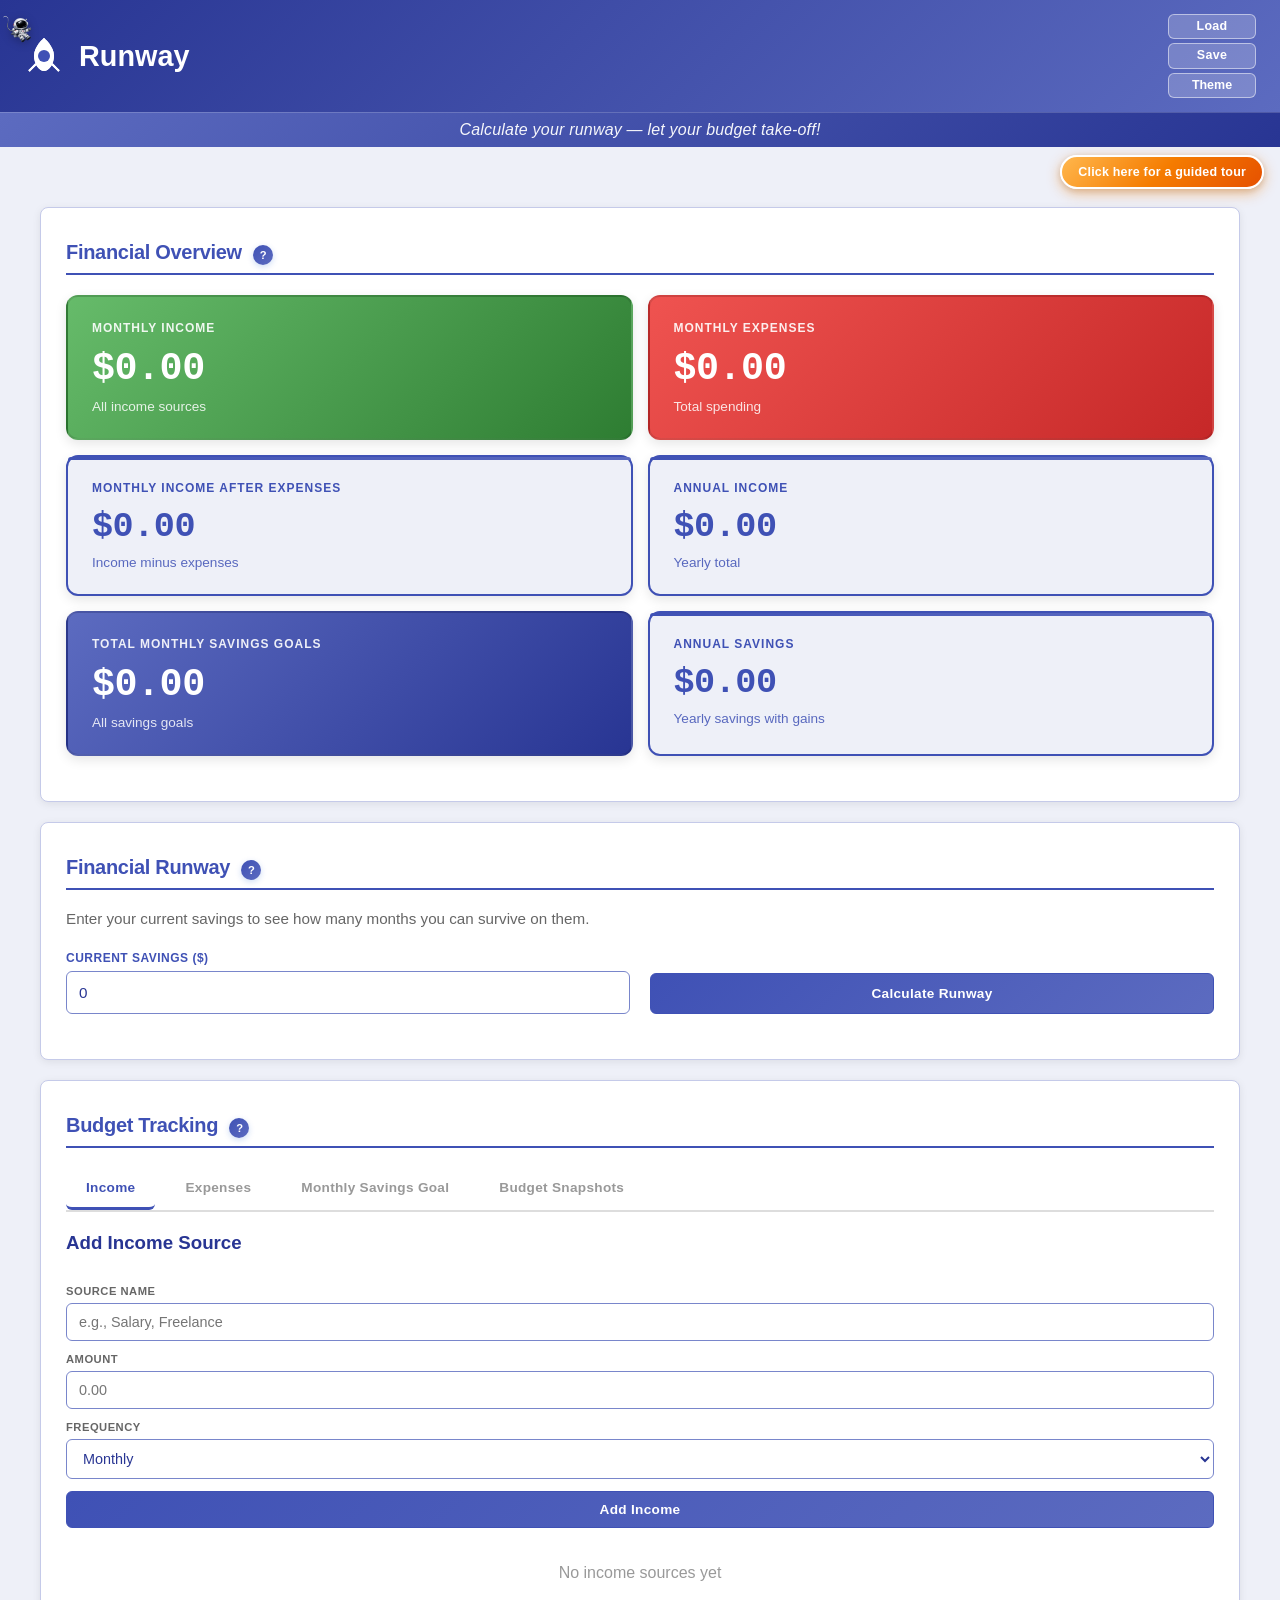
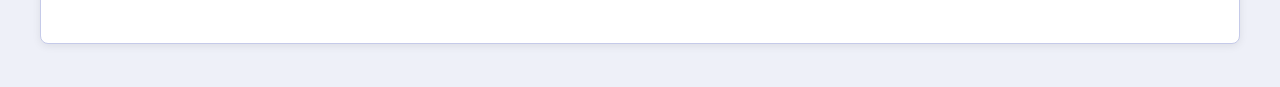
==== docs/index.html @ 3552193d "Drop tour button fully below sub-header bottom: -16px left the button half-buried in the sub-header " ====
<!doctype html>
<html lang="en">
<head>
  <meta charset="UTF-8" />
  <meta name="viewport" content="width=device-width, initial-scale=1.0" />
  <meta name="theme-color" content="#3f51b5" />
  <meta name="apple-mobile-web-app-capable" content="yes" />
  <meta name="apple-mobile-web-app-status-bar-style" content="black-translucent" />
  <meta name="apple-mobile-web-app-title" content="Runway" />
  <meta name="description" content="A simple financial planning and budgeting app" />
  <link rel="manifest" href="manifest.json" />
  <link rel="apple-touch-icon" href="data:image/svg+xml,%3Csvg width='180' height='180' viewBox='0 0 40 40' xmlns='http://www.w3.org/2000/svg'%3E%3Crect fill='%233f51b5' width='40' height='40'/%3E%3Cpath d='M20 2C20 2 10 10 10 20C10 27.7 15 35 20 35C25 35 30 27.7 30 20C30 10 20 2 20 2Z' fill='white'/%3E%3Ccircle cx='20' cy='20' r='6' fill='%233f51b5'/%3E%3Cpath d='M12 28C12 28 8 32 5 35M28 28C28 28 32 32 35 35' stroke='white' stroke-width='2' fill='none'/%3E%3C/svg%3E" />
  <title>Runway - Financial Planning</title>
  <link rel="stylesheet" href="styles.css" />
  <style>
    .header-wrap {
      position: relative;
      margin: -20px -20px 60px -20px;
    }
    .unified-header {
      position: relative;
      overflow: hidden;
      display: flex;
      justify-content: space-between;
      align-items: center;
      background: linear-gradient(135deg, var(--xp-gradient-start) 0%, var(--xp-gradient-end) 100%);
      color: white;
      padding: 14px 24px;
      border-radius: 0;
      margin: 0;
    }
    .sub-header {
      background: linear-gradient(135deg, var(--xp-gradient-end) 0%, var(--xp-gradient-start) 100%);
      color: white;
      overflow: hidden;
      max-height: 0;
      padding: 0 12px;
      border-top: 1px solid rgba(255,255,255,0.18);
      animation: sub-show 0.7s ease-out 0.3s forwards;
    }
    .sub-tagline {
      margin: 0;
      font-size: clamp(0.7rem, 3vw, 1rem);
      font-weight: 500;
      font-style: italic;
      letter-spacing: 0.2px;
      white-space: nowrap;
      overflow: hidden;
      text-overflow: ellipsis;
      color: rgba(255,255,255,0.95);
      text-align: center;
    }
    .tour-btn {
      position: absolute;
      right: 16px;
      top: calc(100% + 8px);
      z-index: 20;
      background: linear-gradient(135deg, #ffb74d 0%, #f57c00 50%, #e65100 100%);
      color: white;
      border: 2px solid white;
      border-radius: 999px;
      padding: 7px 16px;
      font-weight: 700;
      font-size: 0.78rem;
      cursor: pointer;
      white-space: nowrap;
      box-shadow: 0 4px 14px rgba(245, 124, 0, 0.45), 0 2px 6px rgba(0,0,0,0.15);
      animation: sub-show 0.7s ease-out 0.5s both, tour-pulse 2.4s ease-in-out 1.3s infinite;
      transition: transform 0.15s ease;
      letter-spacing: 0.2px;
    }
    .tour-btn:hover {
      transform: scale(1.05);
    }
    .tour-btn:active {
      transform: scale(0.97);
    }
    @keyframes sub-show {
      from { max-height: 0; padding-top: 0; padding-bottom: 0; opacity: 0; }
      to   { max-height: 80px; padding-top: 8px; padding-bottom: 8px; opacity: 1; }
    }
    @keyframes tour-pulse {
      0%, 100% { box-shadow: 0 4px 14px rgba(245, 124, 0, 0.45), 0 0 0 0 rgba(255, 152, 0, 0.55), 0 2px 6px rgba(0,0,0,0.15); }
      50%      { box-shadow: 0 4px 18px rgba(245, 124, 0, 0.55), 0 0 0 8px rgba(255, 152, 0, 0), 0 2px 6px rgba(0,0,0,0.15); }
    }
    @media (prefers-reduced-motion: reduce) {
      .sub-header { animation: none; max-height: 80px; padding: 8px 12px; }
      .tour-btn { animation: none; opacity: 1; }
    }
    .astronaut {
      position: absolute;
      width: 38px;
      height: 38px;
      pointer-events: none;
      top: 12px;
      left: 0;
      z-index: 0;
      animation: astronaut-float 30s ease-in-out infinite;
      filter: drop-shadow(0 2px 4px rgba(0,0,0,0.25));
    }
    @keyframes astronaut-float {
      0%   { transform: translate(8vw, 4px) rotate(0deg); }
      16%  { transform: translate(38vw, 26px) rotate(45deg); }
      33%  { transform: translate(72vw, -2px) rotate(110deg); }
      50%  { transform: translate(85vw, 28px) rotate(180deg); }
      66%  { transform: translate(55vw, -8px) rotate(120deg); }
      83%  { transform: translate(22vw, 20px) rotate(40deg); }
      100% { transform: translate(8vw, 4px) rotate(0deg); }
    }
    @media (prefers-reduced-motion: reduce) {
      .astronaut { animation: none; }
    }
    .header-left,
    .header-right {
      position: relative;
      z-index: 1;
    }
    .rocket-launcher {
      display: inline-block;
      width: 40px;
      height: 40px;
      opacity: 0;
      animation: rocket-arrive 0.3s ease-out 1.7s forwards;
    }
    .rocket-launcher svg {
      display: block;
    }
    @keyframes rocket-arrive {
      from { opacity: 0; }
      to   { opacity: 1; }
    }
    @media (prefers-reduced-motion: reduce) {
      .rocket-launcher {
        opacity: 1;
        animation: none;
      }
    }
    /* Launching rocket overlay (positioned by JS, flies from page bottom) */
    .launch-overlay {
      position: fixed;
      width: 40px;
      height: 40px;
      margin-left: -20px;
      margin-top: -20px;
      pointer-events: none;
      z-index: 1000;
      animation: launch-fly 2s cubic-bezier(0.22, 1, 0.36, 1) both;
    }
    .launch-overlay svg {
      display: block;
      position: relative;
      z-index: 1;
    }
    .launch-flame {
      position: absolute;
      left: 50%;
      top: 100%;
      width: 22px;
      height: 38px;
      transform: translateX(-50%) translateY(-4px);
      background: radial-gradient(ellipse at 50% 0%, #fff59d 0%, #ffb74d 35%, #ff7043 70%, rgba(255,112,67,0) 100%);
      border-radius: 50% 50% 40% 40%;
      filter: blur(2px);
      animation: launch-flame 2s ease-out both;
      z-index: 0;
    }
    @keyframes launch-fly {
      0%   { transform: translateY(calc(100vh - 30px)); }
      60%  { transform: translateY(-10px); }
      80%  { transform: translateY(4px); }
      100% { transform: translateY(0); }
    }
    @keyframes launch-flame {
      0%   { opacity: 0; transform: translateX(-50%) translateY(-4px) scale(0.5, 0.6); }
      10%  { opacity: 1; transform: translateX(-50%) translateY(-4px) scale(1, 1.2); }
      60%  { opacity: 1; transform: translateX(-50%) translateY(-4px) scale(1.2, 1.4); }
      80%  { opacity: 0.5; transform: translateX(-50%) translateY(-2px) scale(0.7, 0.6); }
      100% { opacity: 0; transform: translateX(-50%) translateY(0) scale(0.3, 0.1); }
    }
    @media (prefers-reduced-motion: reduce) {
      .launch-overlay,
      .launch-flame { display: none; }
    }
    .header-left {
      display: flex;
      align-items: center;
      gap: 15px;
    }
    .header-logo {
      font-size: 2.5rem;
      font-weight: 700;
    }
    .header-text {
      display: flex;
      flex-direction: column;
      gap: 2px;
    }
    .header-title {
      margin: 0;
      color: white;
      font-size: 1.8rem;
      line-height: 1;
    }
    .header-right {
      display: flex;
      flex-direction: column;
      gap: 4px;
      align-items: stretch;
    }
    .header-right .file-btn {
      width: 88px;
      padding: 3px 10px;
      text-align: center;
      font-size: 0.78rem;
      line-height: 1.4;
    }
    .theme-btn {
      position: relative;
    }
    .theme-btn select {
      position: absolute;
      inset: 0;
      width: 100%;
      height: 100%;
      opacity: 0;
      cursor: pointer;
      border: none;
      padding: 0;
      font-weight: 600;
    }
    .file-btn {
      background: rgba(255,255,255,0.2);
      color: white;
      border: 1px solid rgba(255,255,255,0.5);
      padding: 6px 12px;
      border-radius: 6px;
      cursor: pointer;
      font-weight: 600;
      font-size: 0.85rem;
      transition: all 0.2s ease;
    }
    .file-btn:hover {
      background: rgba(255,255,255,0.3);
    }
    .dashboard-grid {
      display: grid;
      grid-template-columns: repeat(2, 1fr);
      gap: 15px;
      margin-bottom: 20px;
    }
    .tabs-container {
      display: flex;
      flex-wrap: wrap;
      gap: 10px;
      margin-bottom: 20px;
      border-bottom: 2px solid #ddd;
    }
    .tab-btn {
      background: none;
      border: none;
      padding: 12px 20px;
      cursor: pointer;
      font-weight: 600;
      color: #999;
      border-bottom: 3px solid transparent;
      transition: all 0.2s ease;
    }
    @media (max-width: 700px) {
      .tab-btn {
        padding: 10px 12px;
        font-size: 0.85rem;
        flex: 1 1 auto;
      }
    }
    .tab-btn.active {
      color: var(--xp-accent);
      border-bottom-color: var(--xp-accent);
    }
    .tab-content {
      display: none;
    }
    .tab-content.active {
      display: block;
    }
    #fileInput {
      display: none;
    }
  </style>
</head>
<body>
  <div class="header-wrap">
    <div class="unified-header">
      <img class="astronaut" src="astronaut.png" alt="" aria-hidden="true" />
      <div class="header-left">
        <span class="rocket-launcher">
          <svg width="40" height="40" viewBox="0 0 40 40" style="fill: white;">
            <path d="M20 2C20 2 10 10 10 20C10 27.7 15 35 20 35C25 35 30 27.7 30 20C30 10 20 2 20 2Z" fill="white"/>
            <circle cx="20" cy="20" r="6" fill="#3f51b5"/>
            <path d="M12 28C12 28 8 32 5 35M28 28C28 28 32 32 35 35" stroke="white" stroke-width="2" fill="none"/>
          </svg>
        </span>
        <div class="header-text">
          <h1 class="header-title">Runway</h1>
        </div>
      </div>
      <div class="header-right">
        <button class="file-btn" onclick="document.getElementById('fileInput').click()">Load</button>
        <button class="file-btn" onclick="downloadData()">Save</button>
        <label class="file-btn theme-btn" aria-label="Choose theme">
          Theme
          <select id="themeSelect" onchange="changeTheme(this.value)">
            <option value="indigo" selected>Indigo</option>
            <option value="mint">Mint</option>
            <option value="forest">Forest</option>
            <option value="slate">Slate</option>
          </select>
        </label>
        <input type="file" id="fileInput" accept=".json" onchange="handleFileUpload(event)" />
      </div>
    </div>
    <div class="sub-header">
      <p class="sub-tagline">Calculate your runway &mdash; let your budget take-off!</p>
    </div>
    <button class="tour-btn" type="button" onclick="startTour()">Click here for a guided tour</button>
  </div>

  <main class="container">
    <!-- FINANCIAL OVERVIEW DASHBOARD -->
    <section>
      <h2>Financial Overview <span class="help-icon" role="button" tabindex="0" data-tip="Complete summary of your income, expenses, and savings" aria-label="What is this?">?</span></h2>
      <div class="dashboard-grid">
        <article class="card">
          <h3>Monthly Income</h3>
          <p id="incomeTotal">$0.00</p>
          <small>All income sources</small>
        </article>
        <article class="card">
          <h3>Monthly Expenses</h3>
          <p id="expenseTotal">$0.00</p>
          <small>Total spending</small>
        </article>
        <article class="card highlight-card">
          <h3>Monthly Income After Expenses</h3>
          <p id="savingsTotal">$0.00</p>
          <small>Income minus expenses</small>
        </article>
        <article class="card highlight-card">
          <h3>Annual Income</h3>
          <p id="yearlyTotal">$0.00</p>
          <small>Yearly total</small>
        </article>
        <article class="card">
          <h3>Total Monthly Savings Goals</h3>
          <p id="overviewMonthlySavings">$0.00</p>
          <small>All savings goals</small>
        </article>
        <article class="card highlight-card">
          <h3>Annual Savings</h3>
          <p id="overviewAnnualSavings">$0.00</p>
          <small>Yearly savings with gains</small>
        </article>
      </div>
    </section>

    <!-- CURRENT SAVINGS & RUNWAY -->
    <section id="runwaySection">
      <h2>Financial Runway <span class="help-icon" role="button" tabindex="0" data-tip="How long can you live off your savings?" aria-label="What is this?">?</span></h2>
      <p style="color: #666; margin: 0 0 1.5rem 0; font-size: 0.95rem;">Enter your current savings to see how many months you can survive on them.</p>

      <div style="display: grid; grid-template-columns: repeat(auto-fit, minmax(250px, 1fr)); gap: 20px; margin-bottom: 20px;">
        <div>
          <label>
            <small style="color: var(--xp-accent); font-weight: 700; text-transform: uppercase; font-size: 0.75rem;">Current Savings ($)</small>
            <input type="number" id="currentSavings" step="0.01" placeholder="0.00" value="0" style="padding: 12px; border: 1px solid var(--xp-border); border-radius: 6px; font-size: 0.95rem; width: 100%;" onchange="calculateRunway()" oninput="calculateRunway()" />
          </label>
        </div>
        <div style="display: flex; align-items: flex-end;">
          <button class="btn" type="button" onclick="calculateRunway()" style="width: 100%; padding: 12px;">Calculate Runway</button>
        </div>
      </div>

      <div id="runwayResults"></div>
    </section>

    <!-- BUDGET TRACKING WITH TABS -->
    <section>
      <h2>Budget Tracking <span class="help-icon" role="button" tabindex="0" data-tip="Add and manage your income, expenses, and savings goals" aria-label="What is this?">?</span></h2>

      <div class="tabs-container">
        <button class="tab-btn active" onclick="switchTab('income-tab')">Income</button>
        <button class="tab-btn" onclick="switchTab('expense-tab')">Expenses</button>
        <button class="tab-btn" onclick="switchTab('savings-tab')">Monthly Savings Goal</button>
        <button class="tab-btn" onclick="switchTab('budgets-tab')">Budget Snapshots</button>
      </div>

      <!-- INCOME TAB -->
      <div id="income-tab" class="tab-content active">
        <form id="incomeForm" class="stack">
          <h3 style="margin-top: 0;">Add Income Source</h3>
          <label>
            <small style="color: #666; text-transform: uppercase;">Source Name</small>
            <input name="source_name" placeholder="e.g., Salary, Freelance" required />
          </label>
          <label>
            <small style="color: #666; text-transform: uppercase;">Amount</small>
            <input name="amount" type="number" step="0.01" placeholder="0.00" required />
          </label>
          <label>
            <small style="color: #666; text-transform: uppercase;">Frequency</small>
            <select name="frequency">
              <option value="daily">Daily</option>
              <option value="weekly">Weekly</option>
              <option value="bi-weekly">Bi-Weekly</option>
              <option value="monthly" selected>Monthly</option>
              <option value="yearly">Yearly</option>
            </select>
          </label>
          <button class="btn" type="submit">Add Income</button>
        </form>
        <div id="incomeList"></div>
      </div>

      <!-- EXPENSE TAB -->
      <div id="expense-tab" class="tab-content">
        <form id="expenseForm" class="stack">
          <h3 style="margin-top: 0;">Add Expense</h3>
          <label>
            <small style="color: #666; text-transform: uppercase;">Category</small>
            <input name="category" placeholder="e.g., Rent, Groceries" required />
          </label>
          <label>
            <small style="color: #666; text-transform: uppercase;">Amount</small>
            <input name="amount" type="number" step="0.01" placeholder="0.00" required />
          </label>
          <label>
            <small style="color: #666; text-transform: uppercase;">Frequency</small>
            <select name="frequency">
              <option value="one-time" selected>One-Time</option>
              <option value="daily">Daily</option>
              <option value="weekly">Weekly</option>
              <option value="bi-weekly">Bi-Weekly</option>
              <option value="monthly">Monthly</option>
              <option value="yearly">Yearly</option>
            </select>
          </label>
          <label>
            <small style="color: #666; text-transform: uppercase;">Date</small>
            <input name="date" type="date" required />
          </label>
          <button class="btn" type="submit">Add Expense</button>
        </form>
        <div style="display: flex; align-items: center; gap: 10px; margin: 1.5rem 0 0.75rem; flex-wrap: wrap;">
          <small style="color: var(--xp-accent); font-weight: 700; text-transform: uppercase; font-size: 0.75rem;">Sort by</small>
          <select id="expenseSort" onchange="loadExpenseList()" style="flex: 1; min-width: 160px;">
            <option value="default">Default (added order)</option>
            <option value="amount-desc">Amount: high to low</option>
            <option value="amount-asc">Amount: low to high</option>
            <option value="category-asc">Category: A to Z</option>
            <option value="category-desc">Category: Z to A</option>
          </select>
        </div>
        <div id="expenseList"></div>
      </div>

      <!-- SAVINGS GOALS TAB -->
      <div id="savings-tab" class="tab-content">
        <form id="savingsGoalForm" class="stack">
          <h3 style="margin-top: 0;">Add Savings Goal</h3>
          <label>
            <small style="color: #666; text-transform: uppercase;">Goal Name</small>
            <input name="goal_name" placeholder="e.g., Emergency Fund, Vacation" required />
          </label>
          <label>
            <small style="color: #666; text-transform: uppercase;">Monthly Amount</small>
            <input name="amount" type="number" step="0.01" placeholder="0.00" required />
          </label>
          <label style="display: flex; align-items: center; gap: 8px;">
            <input type="checkbox" name="hasGain" id="hasGainCheckbox" onchange="toggleGainInput()" />
            <small style="color: #666; text-transform: uppercase;">Include annual gain %</small>
          </label>
          <label id="gainLabel" style="display: none;">
            <small style="color: #666; text-transform: uppercase;">Annual Gain %</small>
            <input name="gain" type="number" step="0.01" placeholder="0.00" />
          </label>
          <button class="btn" type="submit">Add Goal</button>
        </form>
        <div style="margin-top: 2rem;">
          <h3>Your Goals</h3>
          <div id="savingsGoalsList"></div>
        </div>
      </div>

      <!-- BUDGET SNAPSHOTS TAB -->
      <div id="budgets-tab" class="tab-content">
        <h3>Save Current Budget</h3>
        <div style="display: grid; grid-template-columns: repeat(auto-fit, minmax(250px, 1fr)); gap: 15px; margin-bottom: 2rem;">
          <div>
            <label>
              <small style="color: #666; text-transform: uppercase;">Snapshot Name</small>
              <input type="text" id="budgetName" placeholder="e.g., April Budget, Summer Plan" />
            </label>
          </div>
          <div style="display: flex; align-items: flex-end;">
            <button class="btn" type="button" onclick="saveBudget()" style="width: 100%; padding: 12px;">Save Snapshot</button>
          </div>
        </div>

        <h3>Previous Budgets</h3>
        <div id="budgetsList"></div>
      </div>
    </section>
  </main>

  <!-- EDIT INCOME MODAL -->
  <div id="editIncomeModal" style="display: none; position: fixed; top: 0; left: 0; right: 0; bottom: 0; background: rgba(0,0,0,0.5); z-index: 1000; overflow: auto;">
    <div style="background: white; margin: 50px auto; padding: 30px; border-radius: 12px; max-width: 400px;">
      <h2>Edit Income</h2>
      <form id="editIncomeForm" class="stack">
        <input type="hidden" id="editIncomeId" />
        <label>
          <small style="color: #666; text-transform: uppercase;">Source Name</small>
          <input id="editIncomeSourceName" placeholder="e.g., Salary" required />
        </label>
        <label>
          <small style="color: #666; text-transform: uppercase;">Amount</small>
          <input id="editIncomeAmount" type="number" step="0.01" placeholder="0.00" required />
        </label>
        <label>
          <small style="color: #666; text-transform: uppercase;">Frequency</small>
          <select id="editIncomeFrequency">
            <option value="daily">Daily</option>
            <option value="weekly">Weekly</option>
            <option value="bi-weekly">Bi-Weekly</option>
            <option value="monthly" selected>Monthly</option>
            <option value="yearly">Yearly</option>
          </select>
        </label>
        <button class="btn" type="submit">Save Changes</button>
        <button class="btn" type="button" onclick="closeEditIncomeModal()" style="background: #999;">Cancel</button>
      </form>
    </div>
  </div>

  <!-- EDIT EXPENSE MODAL -->
  <div id="editExpenseModal" style="display: none; position: fixed; top: 0; left: 0; right: 0; bottom: 0; background: rgba(0,0,0,0.5); z-index: 1000; overflow: auto;">
    <div style="background: white; margin: 50px auto; padding: 30px; border-radius: 12px; max-width: 400px;">
      <h2>Edit Expense</h2>
      <form id="editExpenseForm" class="stack">
        <input type="hidden" id="editExpenseId" />
        <label>
          <small style="color: #666; text-transform: uppercase;">Category</small>
          <input id="editExpenseCategory" placeholder="e.g., Groceries" required />
        </label>
        <label>
          <small style="color: #666; text-transform: uppercase;">Amount</small>
          <input id="editExpenseAmount" type="number" step="0.01" placeholder="0.00" required />
        </label>
        <label>
          <small style="color: #666; text-transform: uppercase;">Frequency</small>
          <select id="editExpenseFrequency">
            <option value="one-time" selected>One-Time</option>
            <option value="daily">Daily</option>
            <option value="weekly">Weekly</option>
            <option value="bi-weekly">Bi-Weekly</option>
            <option value="monthly">Monthly</option>
            <option value="yearly">Yearly</option>
          </select>
        </label>
        <label>
          <small style="color: #666; text-transform: uppercase;">Date</small>
          <input id="editExpenseDate" type="date" required />
        </label>
        <button class="btn" type="submit">Save Changes</button>
        <button class="btn" type="button" onclick="closeEditExpenseModal()" style="background: #999;">Cancel</button>
      </form>
    </div>
  </div>

  <!-- EDIT SAVINGS GOAL MODAL -->
  <div id="editSavingsGoalModal" style="display: none; position: fixed; top: 0; left: 0; right: 0; bottom: 0; background: rgba(0,0,0,0.5); z-index: 1000; overflow: auto;">
    <div style="background: white; margin: 50px auto; padding: 30px; border-radius: 12px; max-width: 400px;">
      <h2>Edit Savings Goal</h2>
      <form id="editSavingsGoalForm" class="stack">
        <input type="hidden" id="editSavingsGoalId" />
        <label>
          <small style="color: #666; text-transform: uppercase;">Goal Name</small>
          <input id="editSavingsGoalName" placeholder="e.g., Emergency Fund" required />
        </label>
        <label>
          <small style="color: #666; text-transform: uppercase;">Monthly Amount</small>
          <input id="editSavingsGoalAmount" type="number" step="0.01" placeholder="0.00" required />
        </label>
        <label style="display: flex; align-items: center; gap: 8px;">
          <input type="checkbox" id="editSavingsGoalHasGain" onchange="toggleEditGainInput()" />
          <small style="color: #666; text-transform: uppercase;">Include annual gain %</small>
        </label>
        <label id="editGainLabel" style="display: none;">
          <small style="color: #666; text-transform: uppercase;">Annual Gain %</small>
          <input id="editSavingsGoalGain" type="number" step="0.01" placeholder="0.00" />
        </label>
        <button class="btn" type="submit">Save Changes</button>
        <button class="btn" type="button" onclick="closeEditSavingsGoalModal()" style="background: #999;">Cancel</button>
      </form>
    </div>
  </div>

  <script>
    function switchTab(tabId, ev) {
      document.querySelectorAll('.tab-content').forEach(t => t.classList.remove('active'));
      document.querySelectorAll('.tab-btn').forEach(b => b.classList.remove('active'));
      document.getElementById(tabId).classList.add('active');
      const trigger = (ev || (typeof event !== 'undefined' ? event : null))?.target;
      if (trigger?.classList?.contains('tab-btn')) {
        trigger.classList.add('active');
      } else {
        document.querySelector('.tab-btn[onclick*="' + tabId + '"]')?.classList.add('active');
      }
    }
  </script>
  <script src="app.js"></script>
</body>
</html>
---- docs/styles.css ----
/* ===== THEMES =====
   Four curated themes. The visible dashboard cards (card-1, card-2,
   card-5) use vibrant gradients that work with white text; each
   theme tints the page background, header, and accent. card-3,
   card-4, card-6 are unused at runtime (those slots render as
   .highlight-card) but kept for completeness. */

/* Indigo Theme (default) — deep blue-violet, classic */
:root[data-theme="indigo"] {
  --xp-bg: #eef0f8;
  --xp-panel: #ffffff;
  --xp-text: #283593;
  --xp-border: #7986cb;
  --xp-border-light: #c5cae9;
  --xp-accent: #3f51b5;
  --xp-accent-light: #5c6bc0;
  --xp-gradient-start: #283593;
  --xp-gradient-end: #5c6bc0;
  --card-1: linear-gradient(135deg, #66bb6a 0%, #2e7d32 100%);
  --card-2: linear-gradient(135deg, #ef5350 0%, #c62828 100%);
  --card-3: linear-gradient(135deg, #5c6bc0 0%, #283593 100%);
  --card-4: linear-gradient(135deg, #5c6bc0 0%, #283593 100%);
  --card-5: linear-gradient(135deg, #5c6bc0 0%, #283593 100%);
  --card-6: linear-gradient(135deg, #5c6bc0 0%, #283593 100%);
}

/* Mint Theme — fresh teal, cool */
:root[data-theme="mint"] {
  --xp-bg: #e6f4f1;
  --xp-panel: #ffffff;
  --xp-text: #00695c;
  --xp-border: #4db6ac;
  --xp-border-light: #b2dfdb;
  --xp-accent: #00897b;
  --xp-accent-light: #26a69a;
  --xp-gradient-start: #004d40;
  --xp-gradient-end: #26a69a;
  --card-1: linear-gradient(135deg, #26a69a 0%, #00695c 100%);
  --card-2: linear-gradient(135deg, #ff7043 0%, #d84315 100%);
  --card-3: linear-gradient(135deg, #29b6f6 0%, #0277bd 100%);
  --card-4: linear-gradient(135deg, #29b6f6 0%, #0277bd 100%);
  --card-5: linear-gradient(135deg, #29b6f6 0%, #0277bd 100%);
  --card-6: linear-gradient(135deg, #29b6f6 0%, #0277bd 100%);
}

/* Forest Theme — earthy green, natural */
:root[data-theme="forest"] {
  --xp-bg: #ecf3ec;
  --xp-panel: #ffffff;
  --xp-text: #1b5e20;
  --xp-border: #81c784;
  --xp-border-light: #c8e6c9;
  --xp-accent: #2e7d32;
  --xp-accent-light: #66bb6a;
  --xp-gradient-start: #1b5e20;
  --xp-gradient-end: #43a047;
  --card-1: linear-gradient(135deg, #66bb6a 0%, #2e7d32 100%);
  --card-2: linear-gradient(135deg, #ef6c00 0%, #bf360c 100%);
  --card-3: linear-gradient(135deg, #6d4c41 0%, #3e2723 100%);
  --card-4: linear-gradient(135deg, #6d4c41 0%, #3e2723 100%);
  --card-5: linear-gradient(135deg, #6d4c41 0%, #3e2723 100%);
  --card-6: linear-gradient(135deg, #6d4c41 0%, #3e2723 100%);
}

/* Slate Theme — modern grey-blue, neutral */
:root[data-theme="slate"] {
  --xp-bg: #eceff1;
  --xp-panel: #ffffff;
  --xp-text: #263238;
  --xp-border: #90a4ae;
  --xp-border-light: #cfd8dc;
  --xp-accent: #455a64;
  --xp-accent-light: #607d8b;
  --xp-gradient-start: #263238;
  --xp-gradient-end: #546e7a;
  --card-1: linear-gradient(135deg, #546e7a 0%, #263238 100%);
  --card-2: linear-gradient(135deg, #ef5350 0%, #c62828 100%);
  --card-3: linear-gradient(135deg, #00838f 0%, #006064 100%);
  --card-4: linear-gradient(135deg, #00838f 0%, #006064 100%);
  --card-5: linear-gradient(135deg, #00838f 0%, #006064 100%);
  --card-6: linear-gradient(135deg, #00838f 0%, #006064 100%);
}

/* Default fallback (matches indigo) */
:root {
  --xp-bg: #eef0f8;
  --xp-panel: #ffffff;
  --xp-text: #283593;
  --xp-border: #7986cb;
  --xp-border-light: #c5cae9;
  --xp-accent: #3f51b5;
  --xp-accent-light: #5c6bc0;
  --xp-gradient-start: #283593;
  --xp-gradient-end: #5c6bc0;
}

* { box-sizing: border-box; }

body {
  margin: 0;
  font-family: -apple-system, BlinkMacSystemFont, 'Segoe UI', 'Helvetica Neue', sans-serif;
  color: var(--xp-text);
  background: var(--xp-bg);
  min-height: 100vh;
  padding: 20px;
}

.container {
  max-width: 1200px;
  margin: 0 auto;
}

.hero {
  background: linear-gradient(135deg, var(--xp-gradient-start) 0%, var(--xp-gradient-end) 100%);
  color: white;
  padding: 30px;
  margin-bottom: 30px;
  border-radius: 0;
  text-align: left;
  box-shadow: none;
  display: flex;
  align-items: center;
  gap: 20px;
}

.hero h1 {
  margin: 0;
  font-size: 1.8rem;
  font-weight: 700;
  letter-spacing: -0.5px;
}

.hero p {
  margin: 5px 0 0 0;
  font-size: 0.9rem;
  opacity: 0.9;
  font-weight: 400;
}

.logo {
  width: 48px;
  height: 48px;
  flex-shrink: 0;
}

header {
  margin-bottom: 25px;
}

section {
  background-color: var(--xp-panel);
  border-radius: 8px;
  padding: 25px;
  margin-bottom: 20px;
  box-shadow: 0 2px 8px rgba(0, 0, 0, 0.08);
  border: 1px solid var(--xp-border-light);
}

section > h2 {
  margin: 0 0 20px 0;
  padding: 8px 0;
  font-size: 1.25rem;
  font-weight: 700;
  color: var(--xp-accent);
  border-bottom: 2px solid var(--xp-accent);
  letter-spacing: -0.3px;
}

.cards {
  display: grid;
  grid-template-columns: repeat(auto-fit, minmax(240px, 1fr));
  gap: 15px;
  margin-bottom: 20px;
}

.card {
  background: var(--card-1);
  border: 2px solid rgba(0, 0, 0, 0.1);
  border-radius: 12px;
  padding: 24px;
  box-shadow: 0 4px 12px rgba(0, 0, 0, 0.1);
  transition: all 0.3s ease;
  color: white;
  min-width: 0;
  overflow-wrap: anywhere;
}

.card:nth-child(1) { background: var(--card-1); }
.card:nth-child(2) { background: var(--card-2); }
.card:nth-child(3) { background: var(--card-3); }
.card:nth-child(4) { background: var(--card-4); }
.card:nth-child(5) { background: var(--card-5); }
.card:nth-child(6) { background: var(--card-6); }

.card:hover {
  transform: translateY(-2px);
  box-shadow: 0 4px 16px rgba(0, 0, 0, 0.12);
  border-color: var(--xp-accent-light);
}

.card.highlight-card {
  background: var(--xp-bg);
  border: 2px solid var(--xp-accent);
  position: relative;
}

.card.highlight-card::before {
  content: '';
  position: absolute;
  top: 0;
  left: 0;
  right: 0;
  height: 3px;
  background: linear-gradient(90deg, var(--xp-accent) 0%, var(--xp-accent-light) 100%);
  border-radius: 8px 8px 0 0;
}

.card.highlight-card h3 {
  color: var(--xp-accent);
  font-weight: 800;
}

.card.highlight-card p {
  color: var(--xp-accent);
  font-size: clamp(1rem, 4.8vw, 2.2rem);
}

.card.highlight-card small {
  color: var(--xp-accent);
  opacity: 0.85;
}

.card h3 {
  margin: 0 0 12px 0;
  font-size: 0.75rem;
  font-weight: 700;
  color: rgba(255, 255, 255, 0.9);
  text-transform: uppercase;
  letter-spacing: 1px;
}

.card p {
  margin: 0;
  font-size: clamp(1.1rem, 5.2vw, 2.4rem);
  font-weight: 800;
  color: white;
  font-family: -apple-system, BlinkMacSystemFont, 'Segoe UI', monospace;
  font-variant-numeric: tabular-nums;
  letter-spacing: -0.5px;
  white-space: nowrap;
  overflow: hidden;
  text-overflow: clip;
}

.card small {
  display: block;
  color: rgba(255, 255, 255, 0.85);
  font-size: 0.85rem;
  margin-top: 8px;
  font-weight: 500;
}

.grid-2 {
  display: grid;
  grid-template-columns: repeat(auto-fit, minmax(320px, 1fr));
  gap: 20px;
  margin-bottom: 20px;
}

.grid-2 > div {
  background: linear-gradient(135deg, #ffffff 0%, #f9fbff 100%);
  border: 1px solid var(--xp-border);
  border-radius: 8px;
  padding: 20px;
  box-shadow: 0 4px 12px rgba(0, 0, 0, 0.06);
}

.grid-2 > div h2 {
  margin: 0 0 16px 0;
  padding: 0 0 12px 0;
  font-size: 1.1rem;
  font-weight: 700;
  color: var(--xp-accent);
  border-bottom: 2px solid var(--xp-accent);
  letter-spacing: -0.3px;
}

.grid-4 {
  background: linear-gradient(135deg, #ffffff 0%, #f9fbff 100%);
  border: 1px solid var(--xp-border);
  border-radius: 8px;
  padding: 20px;
  display: grid;
  grid-template-columns: repeat(auto-fit, minmax(160px, 1fr));
  gap: 15px;
  margin-bottom: 20px;
  box-shadow: 0 4px 12px rgba(0, 0, 0, 0.06);
}

.estimator-form {
  display: flex;
  flex-direction: column;
  gap: 25px;
}

.estimator-section {
  background: linear-gradient(135deg, #ffffff 0%, #f9fbff 100%);
  border: 1px solid var(--xp-border);
  border-radius: 8px;
  padding: 20px;
  box-shadow: 0 4px 12px rgba(0, 0, 0, 0.06);
}

.estimator-section h3 {
  margin: 0 0 16px 0;
  font-size: 1rem;
  font-weight: 700;
  color: var(--xp-accent);
  border-bottom: 2px solid var(--xp-accent);
  padding-bottom: 8px;
  letter-spacing: -0.3px;
}

.estimator-section label {
  margin-bottom: 15px;
}

.estimator-section label:last-of-type {
  margin-bottom: 0;
}

.strategy-selector {
  display: grid;
  grid-template-columns: repeat(auto-fit, minmax(200px, 1fr));
  gap: 12px;
  margin-bottom: 15px;
}

.strategy-option {
  position: relative;
  display: flex;
  gap: 12px;
  padding: 15px;
  border: 2px solid var(--xp-border);
  border-radius: 6px;
  background: white;
  cursor: pointer;
  transition: all 0.3s ease;
}

.strategy-option:hover {
  border-color: var(--xp-accent);
  box-shadow: 0 4px 12px rgba(0, 82, 204, 0.1);
}

.strategy-option input[type="radio"] {
  margin: 0;
  width: 20px;
  height: 20px;
  cursor: pointer;
  flex-shrink: 0;
  margin-top: 2px;
}

.strategy-option input[type="radio"]:checked + .strategy-content strong {
  color: var(--xp-accent);
}

.strategy-option input[type="radio"]:checked + .strategy-content {
  color: var(--xp-accent);
}

.strategy-content {
  flex: 1;
}

.strategy-content strong {
  display: block;
  margin-bottom: 4px;
  font-weight: 700;
  transition: color 0.2s ease;
}

.strategy-content small {
  display: block;
  color: #666;
  font-size: 0.8rem;
  font-weight: 500;
}

.estimator-actions {
  display: flex;
  gap: 12px;
  margin-top: 10px;
}

.estimator-actions button {
  flex: 1;
  padding: 12px 20px;
  font-size: 0.9rem;
}

.stack {
  display: flex;
  flex-direction: column;
  gap: 12px;
}

label {
  display: flex;
  flex-direction: column;
  gap: 6px;
  font-size: 0.9rem;
  font-weight: 500;
}

label small {
  color: var(--xp-accent);
  font-weight: 700;
  text-transform: uppercase;
  font-size: 0.7rem;
  letter-spacing: 0.5px;
}

input, select, textarea {
  padding: 10px 12px;
  border: 1px solid var(--xp-border);
  border-radius: 6px;
  background-color: white;
  color: var(--xp-text);
  font-family: -apple-system, BlinkMacSystemFont, 'Segoe UI', sans-serif;
  font-size: 0.9rem;
  transition: all 0.2s ease;
}

input:focus, select:focus, textarea:focus {
  outline: none;
  border-color: var(--xp-accent);
  box-shadow: 0 0 0 3px rgba(0, 82, 204, 0.1);
  background-color: white;
}

button, .btn {
  padding: 10px 18px;
  border: 1px solid var(--xp-border);
  border-radius: 6px;
  background: linear-gradient(135deg, #f5f7fa 0%, #f0f3f8 100%);
  color: var(--xp-text);
  cursor: pointer;
  font-family: -apple-system, BlinkMacSystemFont, 'Segoe UI', sans-serif;
  font-size: 0.85rem;
  font-weight: 700;
  text-decoration: none;
  display: inline-block;
  min-width: 70px;
  text-align: center;
  user-select: none;
  transition: all 0.2s ease;
  letter-spacing: 0.3px;
}

button:hover, .btn:hover {
  background: linear-gradient(135deg, #ffffff 0%, #f5f7fa 100%);
  border-color: var(--xp-accent-light);
  transform: translateY(-1px);
  box-shadow: 0 4px 12px rgba(0, 0, 0, 0.1);
}

button:active, .btn:active {
  transform: translateY(0);
  box-shadow: 0 2px 6px rgba(0, 0, 0, 0.08);
}

.btn {
  background: linear-gradient(135deg, var(--xp-accent) 0%, var(--xp-accent-light) 100%);
  color: white;
  border-color: var(--xp-accent);
  font-weight: 700;
}

.btn:hover {
  background: linear-gradient(135deg, #0052cc 0%, #0052cc 100%);
  border-color: #0052cc;
  box-shadow: 0 4px 16px rgba(0, 82, 204, 0.25);
}

.btn.secondary {
  background: linear-gradient(135deg, #f5f7fa 0%, #f0f3f8 100%);
  color: var(--xp-text);
  border-color: var(--xp-border);
}

.btn.secondary:hover {
  background: linear-gradient(135deg, #ffffff 0%, #f5f7fa 100%);
  border-color: var(--xp-accent);
  color: var(--xp-accent);
}

.help-icon {
  display: inline-block;
  width: 20px;
  height: 20px;
  background: linear-gradient(135deg, var(--xp-accent) 0%, var(--xp-accent-light) 100%);
  color: white;
  border: none;
  border-radius: 50%;
  text-align: center;
  line-height: 20px;
  font-size: 0.7rem;
  font-weight: 700;
  cursor: help;
  margin-left: 6px;
  transition: all 0.2s ease;
  box-shadow: 0 2px 6px rgba(0, 82, 204, 0.2);
}

.help-icon:hover {
  transform: scale(1.1);
  box-shadow: 0 4px 12px rgba(0, 82, 204, 0.3);
}

.tooltip {
  position: fixed;
  background: linear-gradient(135deg, #1a1a1a 0%, #2a2a2a 100%);
  color: white;
  padding: 10px 14px;
  border-radius: 6px;
  font-size: 0.85rem;
  max-width: 220px;
  z-index: 1000;
  pointer-events: none;
  box-shadow: 0 4px 16px rgba(0, 0, 0, 0.25);
  font-weight: 500;
  line-height: 1.4;
}

.breakdown-card {
  background: linear-gradient(135deg, #ffffff 0%, #f9fbff 100%);
  border: 1px solid var(--xp-border);
  border-radius: 8px;
  padding: 16px;
  text-align: center;
  box-shadow: 0 4px 12px rgba(0, 0, 0, 0.06);
  transition: all 0.3s ease;
}

.breakdown-card:nth-child(1) { background: linear-gradient(135deg, #f5e6d3 0%, #e8dcc8 100%); border-color: #d4c0b0; }
.breakdown-card:nth-child(2) { background: linear-gradient(135deg, #e3f1f5 0%, #d9e8f0 100%); border-color: #c0d8e8; }
.breakdown-card:nth-child(3) { background: linear-gradient(135deg, #e6f5e6 0%, #d9f0d9 100%); border-color: #c0e0c0; }
.breakdown-card:nth-child(4) { background: linear-gradient(135deg, #f5f1e3 0%, #ede8d9 100%); border-color: #ddd0c0; }
.breakdown-card:nth-child(5) { background: linear-gradient(135deg, #f5e3f1 0%, #ede9f0 100%); border-color: #dcc0d8; }

.breakdown-card:hover {
  transform: translateY(-2px);
  box-shadow: 0 4px 16px rgba(0, 0, 0, 0.12);
  border-color: var(--xp-accent-light);
}

.breakdown-card h3 {
  margin: 0 0 12px 0;
  color: var(--xp-accent);
  font-size: 0.8rem;
  text-transform: uppercase;
  letter-spacing: 1px;
  font-weight: 700;
}

.breakdown-card p {
  color: var(--xp-accent);
  font-weight: 700;
  font-size: 1.4rem;
  margin: 0 0 6px 0;
}

.history {
  display: flex;
  flex-direction: column;
  gap: 12px;
}

.history-item {
  display: flex;
  justify-content: space-between;
  align-items: center;
  gap: 15px;
  background: linear-gradient(135deg, #ffffff 0%, #f9fbff 100%);
  padding: 16px;
  border: 1px solid var(--xp-border);
  border-radius: 8px;
  box-shadow: 0 4px 12px rgba(0, 0, 0, 0.06);
  transition: all 0.3s ease;
}

.history-item:hover {
  background: linear-gradient(135deg, #f9fbff 0%, #f5f8ff 100%);
  border-color: var(--xp-accent-light);
  box-shadow: 0 4px 12px rgba(0, 0, 0, 0.1);
}

.history-item h4 {
  margin: 0;
  color: var(--xp-accent);
  font-size: 0.95rem;
  font-weight: 700;
  letter-spacing: -0.3px;
}

.history-item p {
  margin: 6px 0 0 0;
  color: #666;
  font-size: 0.8rem;
  font-weight: 500;
}

#incomeList, #expenseList {
  min-height: 40px;
}

#scenarioList, #historyList {
  min-height: 60px;
}

@media (max-width: 700px) {
  .hero {
    padding: 30px 20px;
  }

  .hero h1 {
    font-size: 1.8rem;
  }

  .grid-2 {
    grid-template-columns: 1fr;
  }

  .grid-4 {
    grid-template-columns: 1fr;
  }

  .cards {
    grid-template-columns: 1fr;
  }

  section {
    padding: 15px;
  }

  section > h2 {
    font-size: 1.1rem;
  }

  .card {
    padding: 12px;
    border-radius: 10px;
  }

  .card h3 {
    font-size: 0.65rem;
    letter-spacing: 0.5px;
  }

  .card small {
    font-size: 0.75rem;
  }
}

/* ===== ANIMATIONS ===== */

/* Confetti pieces fired by celebrate() */
.confetti-piece {
  position: fixed;
  top: -20px;
  width: 10px;
  height: 14px;
  border-radius: 2px;
  pointer-events: none;
  z-index: 9999;
  animation: confetti-fall 2s ease-out forwards;
}

@keyframes confetti-fall {
  0%   { transform: translateY(-10vh) rotate(0deg); opacity: 1; }
  100% { transform: translateY(110vh) rotate(var(--rot, 720deg)); opacity: 0; }
}

@media (prefers-reduced-motion: reduce) {
  .confetti-piece { display: none; }
}

/* ===== GUIDED TOUR ===== */
.tour-backdrop {
  position: fixed;
  inset: 0;
  background: rgba(10, 14, 30, 0.55);
  z-index: 9000;
  pointer-events: auto;
  animation: tour-fade 0.25s ease-out;
}
@keyframes tour-fade {
  from { opacity: 0; }
  to { opacity: 1; }
}

/* Lift target above backdrop and ring it with the accent color */
.tour-spotlight {
  position: relative !important;
  z-index: 9100 !important;
  box-shadow: 0 0 0 4px var(--xp-accent-light), 0 0 0 9999px rgba(10, 14, 30, 0.55) !important;
  border-radius: 10px;
  transition: box-shadow 0.25s ease;
}

/* Spacey backdrop divs surround the cutout */
.tour-mask {
  background:
    radial-gradient(ellipse at 30% 20%, rgba(63, 81, 181, 0.25), transparent 55%),
    radial-gradient(ellipse at 80% 80%, rgba(140, 20, 110, 0.18), transparent 55%),
    linear-gradient(135deg, #050715 0%, #0d1130 50%, #0a0a22 100%);
  overflow: hidden;
  animation: tour-fade 0.3s ease-out;
}
.tour-mask::before,
.tour-mask::after {
  content: '';
  position: absolute;
  inset: -200px;
  pointer-events: none;
}
/* Drifting starfield (small white pinpoints) */
.tour-mask::before {
  background-image:
    radial-gradient(1px 1px at 12% 18%, rgba(255,255,255,0.95), transparent 60%),
    radial-gradient(1px 1px at 28% 62%, rgba(255,255,255,0.8), transparent 60%),
    radial-gradient(1.5px 1.5px at 47% 30%, rgba(255,255,255,1), transparent 60%),
    radial-gradient(1px 1px at 62% 78%, rgba(255,255,255,0.7), transparent 60%),
    radial-gradient(1px 1px at 75% 12%, rgba(255,255,255,0.85), transparent 60%),
    radial-gradient(2px 2px at 88% 50%, rgba(255,255,255,0.95), transparent 60%),
    radial-gradient(1px 1px at 33% 90%, rgba(255,255,255,0.6), transparent 60%),
    radial-gradient(1px 1px at 91% 90%, rgba(255,255,255,0.7), transparent 60%);
  background-size: 220px 220px;
  background-repeat: repeat;
  animation: tour-drift 90s linear infinite;
}
/* Bigger twinkling colored stars */
.tour-mask::after {
  background-image:
    radial-gradient(1.6px 1.6px at 22% 70%, #ffd54f, transparent 60%),
    radial-gradient(2px 2px at 70% 22%, #90caf9, transparent 60%),
    radial-gradient(1.4px 1.4px at 8% 44%, #ffeb3b, transparent 60%),
    radial-gradient(1.8px 1.8px at 55% 85%, #f48fb1, transparent 60%),
    radial-gradient(2.2px 2.2px at 84% 60%, #b39ddb, transparent 60%);
  background-size: 360px 360px;
  background-repeat: repeat;
  animation: tour-drift 130s linear infinite reverse, tour-twinkle 5s ease-in-out infinite;
  opacity: 0.65;
}
@keyframes tour-drift {
  from { transform: translate(0, 0); }
  to   { transform: translate(220px, 220px); }
}
@keyframes tour-twinkle {
  0%, 100% { opacity: 0.35; }
  50%      { opacity: 0.85; }
}

.tour-ring {
  border-radius: 10px;
  box-shadow: 0 0 0 4px var(--xp-accent-light), 0 0 24px 6px rgba(255,255,255,0.18);
  animation: tour-fade 0.3s ease-out, tour-ring-pulse 1.6s ease-in-out 0.3s infinite;
}
@keyframes tour-ring-pulse {
  0%, 100% { box-shadow: 0 0 0 4px var(--xp-accent-light), 0 0 18px 4px rgba(255,255,255,0.18); }
  50%      { box-shadow: 0 0 0 6px var(--xp-accent-light), 0 0 28px 10px rgba(255,255,255,0.35); }
}
@media (prefers-reduced-motion: reduce) {
  .tour-mask, .tour-mask::before, .tour-mask::after, .tour-ring { animation: none; }
}

.tour-card {
  position: fixed;
  bottom: 16px;
  left: 50%;
  transform: translateX(-50%);
  width: min(440px, calc(100vw - 24px));
  background: white;
  color: #2c2c3a;
  padding: 18px 20px 14px;
  border-radius: 14px;
  box-shadow: 0 14px 40px rgba(0, 0, 0, 0.42), 0 0 0 1px rgba(255,255,255,0.06);
  z-index: 10000;
  animation: tour-card-in 0.35s cubic-bezier(0.34, 1.56, 0.64, 1);
}
.tour-card.tour-card-top {
  bottom: auto;
  top: 16px;
  animation: tour-card-in-top 0.35s cubic-bezier(0.34, 1.56, 0.64, 1);
}
@keyframes tour-card-in {
  from { transform: translate(-50%, 36px); opacity: 0; }
  to   { transform: translate(-50%, 0); opacity: 1; }
}
@keyframes tour-card-in-top {
  from { transform: translate(-50%, -36px); opacity: 0; }
  to   { transform: translate(-50%, 0); opacity: 1; }
}
.tour-card h3 {
  margin: 0 0 8px 0;
  color: var(--xp-accent);
  font-size: 1.05rem;
}
.tour-card p {
  margin: 0 0 14px 0;
  font-size: 0.9rem;
  line-height: 1.5;
}
.tour-card p + p {
  margin-top: -4px;
}
.tour-controls {
  display: flex;
  gap: 8px;
  align-items: center;
  flex-wrap: wrap;
}
.tour-controls .tour-step {
  font-size: 0.72rem;
  color: #999;
  margin-right: auto;
  font-weight: 600;
  letter-spacing: 0.5px;
}
.tour-controls button {
  padding: 7px 14px;
  font-size: 0.82rem;
  font-weight: 700;
  border-radius: 6px;
  cursor: pointer;
  border: 1px solid var(--xp-border);
  background: white;
  color: var(--xp-text);
  transition: transform 0.15s ease, box-shadow 0.15s ease;
}
.tour-controls button.tour-primary {
  background: var(--xp-accent);
  color: white;
  border-color: var(--xp-accent);
  box-shadow: 0 2px 8px rgba(0,0,0,0.12);
}
.tour-controls button:hover:not([disabled]) {
  transform: translateY(-1px);
  box-shadow: 0 4px 12px rgba(0,0,0,0.15);
}
.tour-controls button[disabled] {
  opacity: 0.4;
  cursor: not-allowed;
}

@media (max-width: 700px) {
  .tour-card {
    bottom: 8px;
    padding: 14px 16px 12px;
    width: calc(100vw - 16px);
  }
  .tour-card.tour-card-top { top: 8px; }
  .tour-card h3 { font-size: 0.95rem; }
  .tour-card p { font-size: 0.83rem; }
  .tour-controls button { padding: 6px 10px; font-size: 0.78rem; }
}

@media (prefers-reduced-motion: reduce) {
  .tour-card { animation: none; }
}
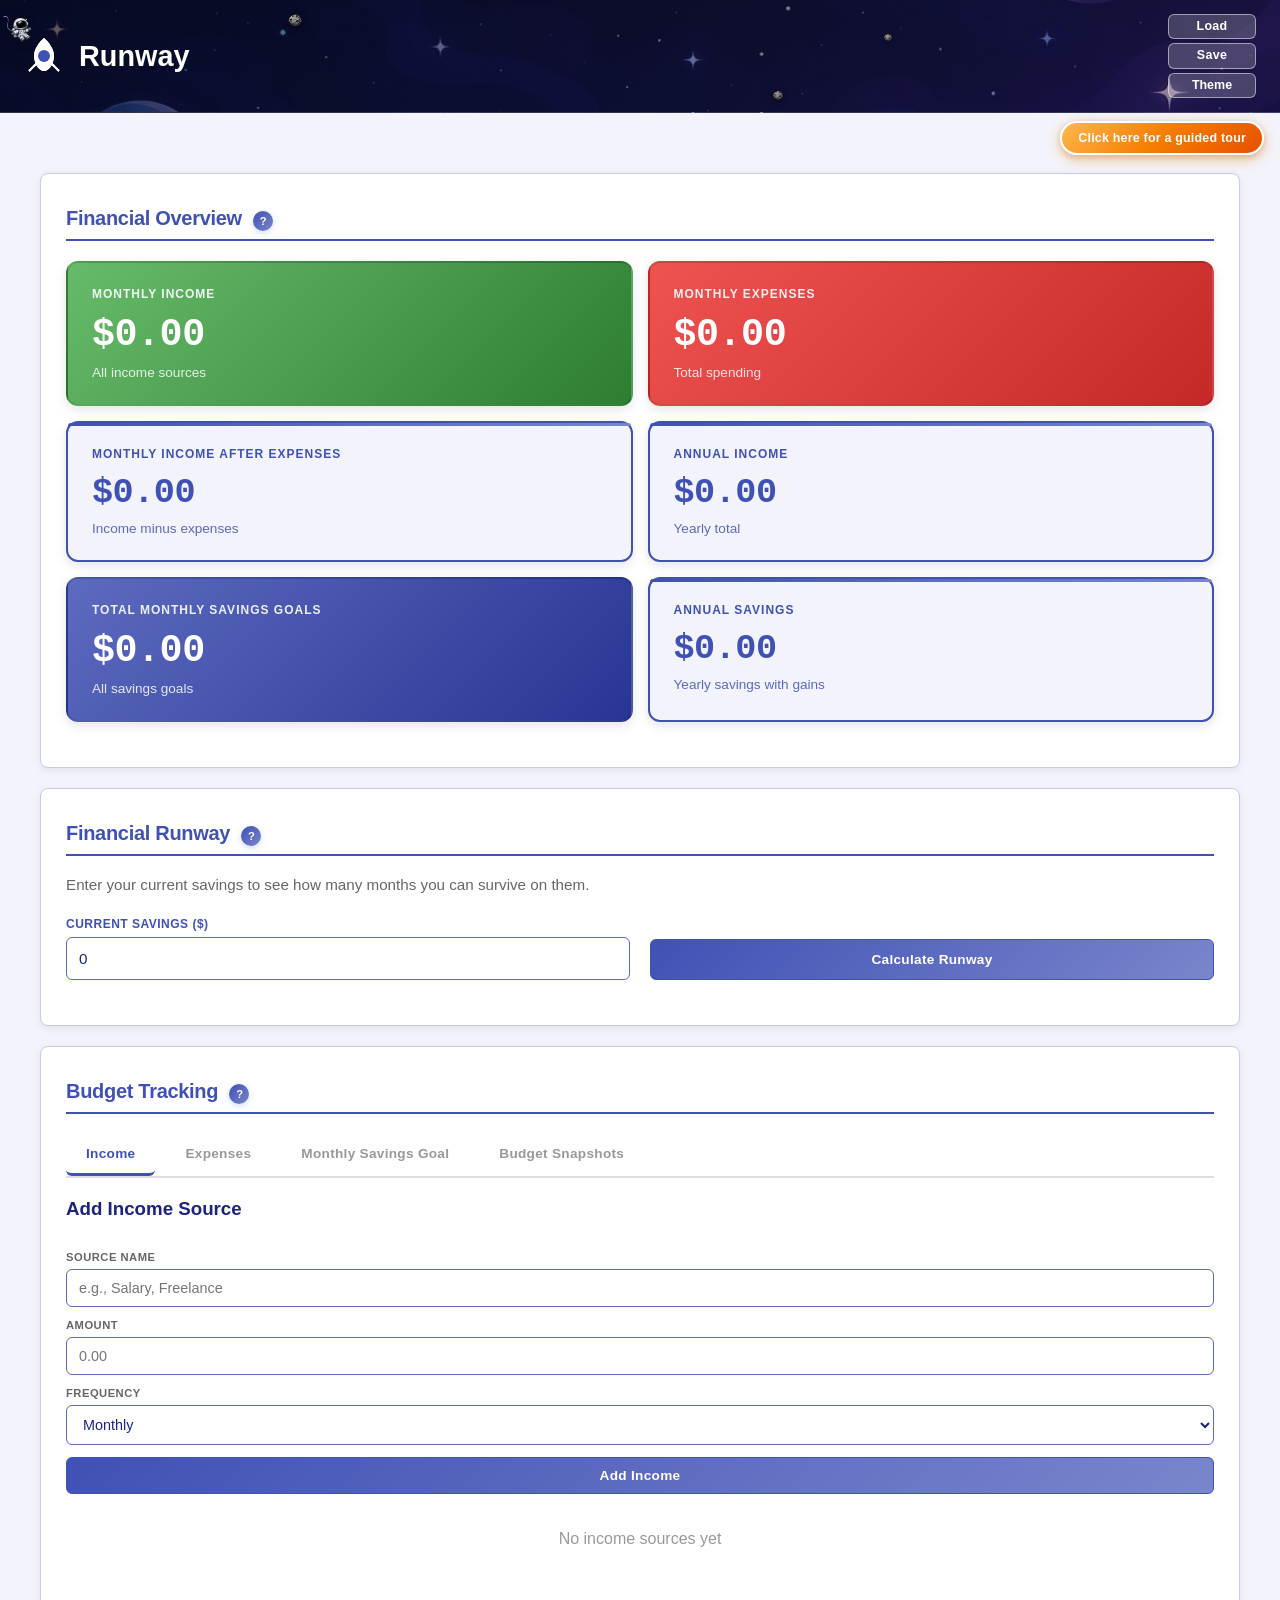
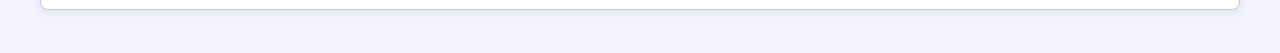
==== commit 8122c3a5: "Add Runway theme with space backdrop, asteroids, gentle wave New default theme called Runway: uses t" ====
--- a/docs/index.html
+++ b/docs/index.html
@@ -1,5 +1,5 @@
 <!doctype html>
-<html lang="en">
+<html lang="en" data-theme="runway">
 <head>
   <meta charset="UTF-8" />
   <meta name="viewport" content="width=device-width, initial-scale=1.0" />
@@ -98,6 +98,47 @@
       animation: astronaut-float 30s ease-in-out infinite;
       filter: drop-shadow(0 2px 4px rgba(0,0,0,0.25));
     }
+    .asteroid {
+      position: absolute;
+      pointer-events: none;
+      z-index: 0;
+      filter: drop-shadow(0 1px 3px rgba(0,0,0,0.45));
+    }
+    .asteroid-1 {
+      width: 26px; height: 26px;
+      top: 8px; left: 22%;
+      animation: asteroid-1 42s ease-in-out infinite;
+    }
+    .asteroid-2 {
+      width: 20px; height: 20px;
+      bottom: 6px; left: 60%;
+      animation: asteroid-2 56s ease-in-out infinite;
+    }
+    .asteroid-3 {
+      width: 16px; height: 16px;
+      top: 30px; right: 30%;
+      animation: asteroid-3 48s ease-in-out infinite;
+    }
+    @keyframes asteroid-1 {
+      0%, 100% { transform: translate(0, 0) rotate(0deg); }
+      25%      { transform: translate(20vw, 6px) rotate(120deg); }
+      50%      { transform: translate(40vw, -4px) rotate(220deg); }
+      75%      { transform: translate(12vw, 12px) rotate(310deg); }
+    }
+    @keyframes asteroid-2 {
+      0%, 100% { transform: translate(0, 0) rotate(0deg); }
+      33%      { transform: translate(-25vw, -6px) rotate(-110deg); }
+      66%      { transform: translate(-50vw, 6px) rotate(-260deg); }
+    }
+    @keyframes asteroid-3 {
+      0%, 100% { transform: translate(0, 0) rotate(0deg); }
+      25%      { transform: translate(-15vw, 8px) rotate(90deg); }
+      50%      { transform: translate(-35vw, -10px) rotate(180deg); }
+      75%      { transform: translate(-10vw, 14px) rotate(280deg); }
+    }
+    @media (prefers-reduced-motion: reduce) {
+      .asteroid { animation: none; }
+    }
     @keyframes astronaut-float {
       0%   { transform: translate(8vw, 4px) rotate(0deg); }
       16%  { transform: translate(38vw, 26px) rotate(45deg); }
@@ -291,6 +332,9 @@
   <div class="header-wrap">
     <div class="unified-header">
       <img class="astronaut" src="astronaut.png" alt="" aria-hidden="true" />
+      <img class="asteroid asteroid-1" src="asteroid.png" alt="" aria-hidden="true" />
+      <img class="asteroid asteroid-2" src="asteroid.png" alt="" aria-hidden="true" />
+      <img class="asteroid asteroid-3" src="asteroid.png" alt="" aria-hidden="true" />
       <div class="header-left">
         <span class="rocket-launcher">
           <svg width="40" height="40" viewBox="0 0 40 40" style="fill: white;">
@@ -309,7 +353,8 @@
         <label class="file-btn theme-btn" aria-label="Choose theme">
           Theme
           <select id="themeSelect" onchange="changeTheme(this.value)">
-            <option value="indigo" selected>Indigo</option>
+            <option value="runway" selected>Runway</option>
+            <option value="indigo">Indigo</option>
             <option value="mint">Mint</option>
             <option value="forest">Forest</option>
             <option value="slate">Slate</option>
--- a/docs/styles.css
+++ b/docs/styles.css
@@ -1,11 +1,50 @@
 /* ===== THEMES =====
-   Four curated themes. The visible dashboard cards (card-1, card-2,
+   Five curated themes. The visible dashboard cards (card-1, card-2,
    card-5) use vibrant gradients that work with white text; each
    theme tints the page background, header, and accent. card-3,
    card-4, card-6 are unused at runtime (those slots render as
    .highlight-card) but kept for completeness. */
 
-/* Indigo Theme (default) — deep blue-violet, classic */
+/* Runway Theme (default) — uses the space backdrop image on the header */
+:root[data-theme="runway"] {
+  --xp-bg: #f3f4fb;
+  --xp-panel: #ffffff;
+  --xp-text: #1a237e;
+  --xp-border: #5c6bc0;
+  --xp-border-light: #c5cae9;
+  --xp-accent: #3f51b5;
+  --xp-accent-light: #7986cb;
+  --xp-gradient-start: #0a0e2a;
+  --xp-gradient-end: #2a1d50;
+  --card-1: linear-gradient(135deg, #66bb6a 0%, #2e7d32 100%);
+  --card-2: linear-gradient(135deg, #ef5350 0%, #c62828 100%);
+  --card-3: linear-gradient(135deg, #5c6bc0 0%, #283593 100%);
+  --card-4: linear-gradient(135deg, #5c6bc0 0%, #283593 100%);
+  --card-5: linear-gradient(135deg, #5c6bc0 0%, #283593 100%);
+  --card-6: linear-gradient(135deg, #5c6bc0 0%, #283593 100%);
+}
+
+/* Space backdrop on the header + a very slow, subtle wave */
+:root[data-theme="runway"] .unified-header,
+:root[data-theme="runway"] .sub-header {
+  background:
+    linear-gradient(135deg, rgba(8, 12, 38, 0.55) 0%, rgba(38, 22, 70, 0.45) 100%),
+    url('space-bg.jpg');
+  background-size: cover, cover;
+  background-position: center, 50% 50%;
+  background-repeat: no-repeat, no-repeat;
+  animation: runway-bg-wave 75s ease-in-out infinite;
+}
+@keyframes runway-bg-wave {
+  0%, 100% { background-position: center, 50% 50%; }
+  50%      { background-position: center, 53% 47%; }
+}
+@media (prefers-reduced-motion: reduce) {
+  :root[data-theme="runway"] .unified-header,
+  :root[data-theme="runway"] .sub-header { animation: none; }
+}
+
+/* Indigo Theme — deep blue-violet, classic */
 :root[data-theme="indigo"] {
   --xp-bg: #eef0f8;
   --xp-panel: #ffffff;
@@ -81,17 +120,23 @@
   --card-6: linear-gradient(135deg, #00838f 0%, #006064 100%);
 }
 
-/* Default fallback (matches indigo) */
+/* Default fallback (matches runway) */
 :root {
-  --xp-bg: #eef0f8;
+  --xp-bg: #f3f4fb;
   --xp-panel: #ffffff;
-  --xp-text: #283593;
-  --xp-border: #7986cb;
+  --xp-text: #1a237e;
+  --xp-border: #5c6bc0;
   --xp-border-light: #c5cae9;
   --xp-accent: #3f51b5;
-  --xp-accent-light: #5c6bc0;
-  --xp-gradient-start: #283593;
-  --xp-gradient-end: #5c6bc0;
+  --xp-accent-light: #7986cb;
+  --xp-gradient-start: #0a0e2a;
+  --xp-gradient-end: #2a1d50;
+  --card-1: linear-gradient(135deg, #66bb6a 0%, #2e7d32 100%);
+  --card-2: linear-gradient(135deg, #ef5350 0%, #c62828 100%);
+  --card-3: linear-gradient(135deg, #5c6bc0 0%, #283593 100%);
+  --card-4: linear-gradient(135deg, #5c6bc0 0%, #283593 100%);
+  --card-5: linear-gradient(135deg, #5c6bc0 0%, #283593 100%);
+  --card-6: linear-gradient(135deg, #5c6bc0 0%, #283593 100%);
 }
 
 * { box-sizing: border-box; }
@@ -710,13 +755,23 @@
   transition: box-shadow 0.25s ease;
 }
 
-/* Spacey backdrop divs surround the cutout */
+/* Spacey backdrop divs surround the cutout. They persist across
+   tour steps and transition top/left/width/height so the cutout
+   smoothly morphs from one target rect to the next. */
 .tour-mask {
+  position: fixed;
+  z-index: 9000;
+  pointer-events: auto;
   background:
-    radial-gradient(ellipse at 30% 20%, rgba(63, 81, 181, 0.25), transparent 55%),
-    radial-gradient(ellipse at 80% 80%, rgba(140, 20, 110, 0.18), transparent 55%),
-    linear-gradient(135deg, #050715 0%, #0d1130 50%, #0a0a22 100%);
+    radial-gradient(ellipse at 25% 15%, rgba(63, 81, 181, 0.14), transparent 55%),
+    radial-gradient(ellipse at 78% 82%, rgba(120, 30, 100, 0.10), transparent 55%),
+    #000004;
   overflow: hidden;
+  transition: top 0.45s cubic-bezier(0.22, 1, 0.36, 1),
+              left 0.45s cubic-bezier(0.22, 1, 0.36, 1),
+              width 0.45s cubic-bezier(0.22, 1, 0.36, 1),
+              height 0.45s cubic-bezier(0.22, 1, 0.36, 1);
+  will-change: top, left, width, height;
   animation: tour-fade 0.3s ease-out;
 }
 .tour-mask::before,
@@ -730,50 +785,62 @@
 .tour-mask::before {
   background-image:
     radial-gradient(1px 1px at 12% 18%, rgba(255,255,255,0.95), transparent 60%),
-    radial-gradient(1px 1px at 28% 62%, rgba(255,255,255,0.8), transparent 60%),
+    radial-gradient(1px 1px at 28% 62%, rgba(255,255,255,0.85), transparent 60%),
     radial-gradient(1.5px 1.5px at 47% 30%, rgba(255,255,255,1), transparent 60%),
-    radial-gradient(1px 1px at 62% 78%, rgba(255,255,255,0.7), transparent 60%),
-    radial-gradient(1px 1px at 75% 12%, rgba(255,255,255,0.85), transparent 60%),
+    radial-gradient(1px 1px at 62% 78%, rgba(255,255,255,0.75), transparent 60%),
+    radial-gradient(1px 1px at 75% 12%, rgba(255,255,255,0.9), transparent 60%),
     radial-gradient(2px 2px at 88% 50%, rgba(255,255,255,0.95), transparent 60%),
-    radial-gradient(1px 1px at 33% 90%, rgba(255,255,255,0.6), transparent 60%),
-    radial-gradient(1px 1px at 91% 90%, rgba(255,255,255,0.7), transparent 60%);
+    radial-gradient(1px 1px at 33% 90%, rgba(255,255,255,0.7), transparent 60%),
+    radial-gradient(1px 1px at 91% 90%, rgba(255,255,255,0.8), transparent 60%);
   background-size: 220px 220px;
   background-repeat: repeat;
   animation: tour-drift 90s linear infinite;
 }
-/* Bigger twinkling colored stars */
+/* Bigger twinkling white stars on a slower opposite drift */
 .tour-mask::after {
   background-image:
-    radial-gradient(1.6px 1.6px at 22% 70%, #ffd54f, transparent 60%),
-    radial-gradient(2px 2px at 70% 22%, #90caf9, transparent 60%),
-    radial-gradient(1.4px 1.4px at 8% 44%, #ffeb3b, transparent 60%),
-    radial-gradient(1.8px 1.8px at 55% 85%, #f48fb1, transparent 60%),
-    radial-gradient(2.2px 2.2px at 84% 60%, #b39ddb, transparent 60%);
+    radial-gradient(1.6px 1.6px at 22% 70%, rgba(255,255,255,0.95), transparent 60%),
+    radial-gradient(2px 2px at 70% 22%, rgba(255,255,255,0.9), transparent 60%),
+    radial-gradient(1.4px 1.4px at 8% 44%, rgba(255,255,255,0.85), transparent 60%),
+    radial-gradient(1.8px 1.8px at 55% 85%, rgba(255,255,255,0.8), transparent 60%),
+    radial-gradient(2.2px 2.2px at 84% 60%, rgba(255,255,255,1), transparent 60%);
   background-size: 360px 360px;
   background-repeat: repeat;
   animation: tour-drift 130s linear infinite reverse, tour-twinkle 5s ease-in-out infinite;
-  opacity: 0.65;
+  opacity: 0.7;
 }
 @keyframes tour-drift {
   from { transform: translate(0, 0); }
   to   { transform: translate(220px, 220px); }
 }
 @keyframes tour-twinkle {
-  0%, 100% { opacity: 0.35; }
-  50%      { opacity: 0.85; }
+  0%, 100% { opacity: 0.4; }
+  50%      { opacity: 0.9; }
 }
 
 .tour-ring {
+  position: fixed;
+  z-index: 9001;
+  pointer-events: none;
   border-radius: 10px;
   box-shadow: 0 0 0 4px var(--xp-accent-light), 0 0 24px 6px rgba(255,255,255,0.18);
-  animation: tour-fade 0.3s ease-out, tour-ring-pulse 1.6s ease-in-out 0.3s infinite;
+  transition: top 0.45s cubic-bezier(0.22, 1, 0.36, 1),
+              left 0.45s cubic-bezier(0.22, 1, 0.36, 1),
+              width 0.45s cubic-bezier(0.22, 1, 0.36, 1),
+              height 0.45s cubic-bezier(0.22, 1, 0.36, 1),
+              opacity 0.3s ease;
+  will-change: top, left, width, height;
+  animation: tour-ring-pulse 1.6s ease-in-out infinite;
 }
 @keyframes tour-ring-pulse {
   0%, 100% { box-shadow: 0 0 0 4px var(--xp-accent-light), 0 0 18px 4px rgba(255,255,255,0.18); }
   50%      { box-shadow: 0 0 0 6px var(--xp-accent-light), 0 0 28px 10px rgba(255,255,255,0.35); }
 }
 @media (prefers-reduced-motion: reduce) {
-  .tour-mask, .tour-mask::before, .tour-mask::after, .tour-ring { animation: none; }
+  .tour-mask, .tour-mask::before, .tour-mask::after, .tour-ring {
+    animation: none;
+    transition: none;
+  }
 }
 
 .tour-card {
@@ -788,20 +855,40 @@
   border-radius: 14px;
   box-shadow: 0 14px 40px rgba(0, 0, 0, 0.42), 0 0 0 1px rgba(255,255,255,0.06);
   z-index: 10000;
-  animation: tour-card-in 0.35s cubic-bezier(0.34, 1.56, 0.64, 1);
 }
 .tour-card.tour-card-top {
   bottom: auto;
   top: 16px;
-  animation: tour-card-in-top 0.35s cubic-bezier(0.34, 1.56, 0.64, 1);
-}
-@keyframes tour-card-in {
-  from { transform: translate(-50%, 36px); opacity: 0; }
-  to   { transform: translate(-50%, 0); opacity: 1; }
-}
-@keyframes tour-card-in-top {
-  from { transform: translate(-50%, -36px); opacity: 0; }
-  to   { transform: translate(-50%, 0); opacity: 1; }
+}
+
+/* Slide animations — direction controlled by classes added in JS */
+.tour-card-enter-right {
+  animation: tour-slide-in-right 0.42s cubic-bezier(0.22, 1, 0.36, 1) both;
+}
+.tour-card-enter-left {
+  animation: tour-slide-in-left 0.42s cubic-bezier(0.22, 1, 0.36, 1) both;
+}
+.tour-card-exit-left {
+  animation: tour-slide-out-left 0.32s cubic-bezier(0.4, 0, 1, 1) both;
+}
+.tour-card-exit-right {
+  animation: tour-slide-out-right 0.32s cubic-bezier(0.4, 0, 1, 1) both;
+}
+@keyframes tour-slide-in-right {
+  from { transform: translateX(calc(-50% + 110vw)); opacity: 0; }
+  to   { transform: translateX(-50%); opacity: 1; }
+}
+@keyframes tour-slide-in-left {
+  from { transform: translateX(calc(-50% - 110vw)); opacity: 0; }
+  to   { transform: translateX(-50%); opacity: 1; }
+}
+@keyframes tour-slide-out-left {
+  from { transform: translateX(-50%); opacity: 1; }
+  to   { transform: translateX(calc(-50% - 110vw)); opacity: 0; }
+}
+@keyframes tour-slide-out-right {
+  from { transform: translateX(-50%); opacity: 1; }
+  to   { transform: translateX(calc(-50% + 110vw)); opacity: 0; }
 }
 .tour-card h3 {
   margin: 0 0 8px 0;
@@ -868,5 +955,9 @@
 }
 
 @media (prefers-reduced-motion: reduce) {
-  .tour-card { animation: none; }
-}
+  .tour-card,
+  .tour-card-enter-right,
+  .tour-card-enter-left,
+  .tour-card-exit-left,
+  .tour-card-exit-right { animation: none; }
+}
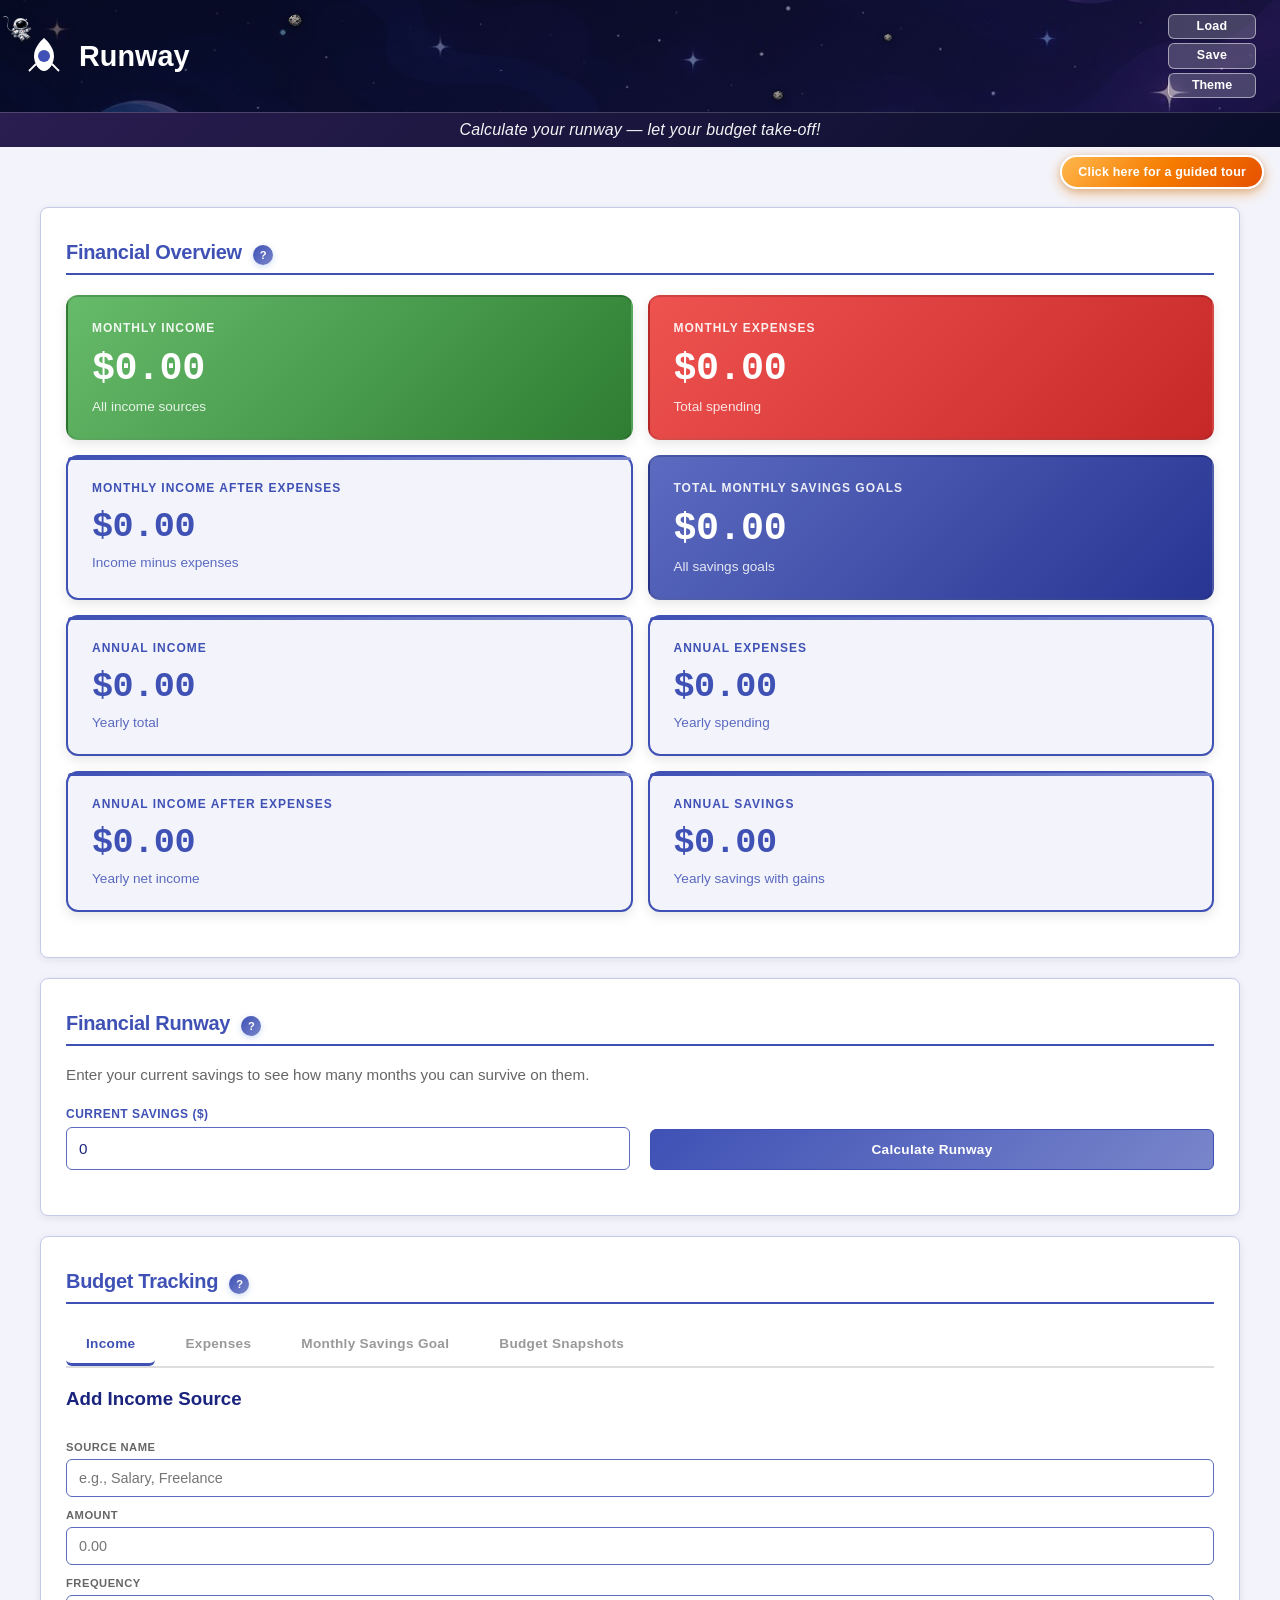
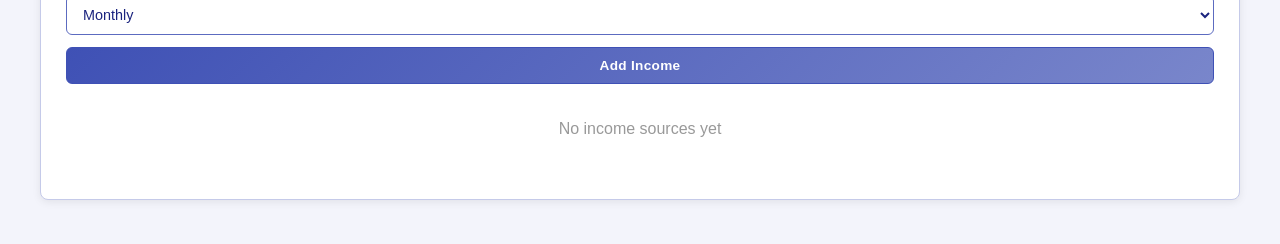
==== commit 4d73ac33: "Deep Space theme, Runway sub-header gradient, 2 new overview cards Deep Space replaces Indigo: same " ====
--- a/docs/index.html
+++ b/docs/index.html
@@ -354,7 +354,7 @@
           Theme
           <select id="themeSelect" onchange="changeTheme(this.value)">
             <option value="runway" selected>Runway</option>
-            <option value="indigo">Indigo</option>
+            <option value="deep-space">Deep Space</option>
             <option value="mint">Mint</option>
             <option value="forest">Forest</option>
             <option value="slate">Slate</option>
@@ -374,6 +374,7 @@
     <section>
       <h2>Financial Overview <span class="help-icon" role="button" tabindex="0" data-tip="Complete summary of your income, expenses, and savings" aria-label="What is this?">?</span></h2>
       <div class="dashboard-grid">
+        <!-- Monthly raw inputs -->
         <article class="card">
           <h3>Monthly Income</h3>
           <p id="incomeTotal">$0.00</p>
@@ -384,20 +385,33 @@
           <p id="expenseTotal">$0.00</p>
           <small>Total spending</small>
         </article>
+        <!-- Monthly derived + savings -->
         <article class="card highlight-card">
           <h3>Monthly Income After Expenses</h3>
           <p id="savingsTotal">$0.00</p>
           <small>Income minus expenses</small>
         </article>
+        <article class="card">
+          <h3>Total Monthly Savings Goals</h3>
+          <p id="overviewMonthlySavings">$0.00</p>
+          <small>All savings goals</small>
+        </article>
+        <!-- Annual raw -->
         <article class="card highlight-card">
           <h3>Annual Income</h3>
           <p id="yearlyTotal">$0.00</p>
           <small>Yearly total</small>
         </article>
-        <article class="card">
-          <h3>Total Monthly Savings Goals</h3>
-          <p id="overviewMonthlySavings">$0.00</p>
-          <small>All savings goals</small>
+        <article class="card highlight-card">
+          <h3>Annual Expenses</h3>
+          <p id="annualExpenseTotal">$0.00</p>
+          <small>Yearly spending</small>
+        </article>
+        <!-- Annual derived + savings -->
+        <article class="card highlight-card">
+          <h3>Annual Income After Expenses</h3>
+          <p id="annualAfterExpenses">$0.00</p>
+          <small>Yearly net income</small>
         </article>
         <article class="card highlight-card">
           <h3>Annual Savings</h3>
--- a/docs/styles.css
+++ b/docs/styles.css
@@ -24,9 +24,10 @@
   --card-6: linear-gradient(135deg, #5c6bc0 0%, #283593 100%);
 }
 
-/* Space backdrop on the header + a very slow, subtle wave */
-:root[data-theme="runway"] .unified-header,
-:root[data-theme="runway"] .sub-header {
+/* Space backdrop on the Runway header. Sub-header keeps the
+   default gradient (driven by --xp-gradient-* vars) so the
+   tagline strip looks like the rest of the themes. */
+:root[data-theme="runway"] .unified-header {
   background:
     linear-gradient(135deg, rgba(8, 12, 38, 0.55) 0%, rgba(38, 22, 70, 0.45) 100%),
     url('space-bg.jpg');
@@ -40,27 +41,42 @@
   50%      { background-position: center, 53% 47%; }
 }
 @media (prefers-reduced-motion: reduce) {
-  :root[data-theme="runway"] .unified-header,
-  :root[data-theme="runway"] .sub-header { animation: none; }
-}
-
-/* Indigo Theme — deep blue-violet, classic */
-:root[data-theme="indigo"] {
-  --xp-bg: #eef0f8;
+  :root[data-theme="runway"] .unified-header { animation: none; }
+}
+
+/* Deep Space Theme — black-hole backdrop on the header */
+:root[data-theme="deep-space"] {
+  --xp-bg: #f0f1f8;
   --xp-panel: #ffffff;
-  --xp-text: #283593;
-  --xp-border: #7986cb;
+  --xp-text: #1a237e;
+  --xp-border: #5c6bc0;
   --xp-border-light: #c5cae9;
-  --xp-accent: #3f51b5;
-  --xp-accent-light: #5c6bc0;
-  --xp-gradient-start: #283593;
-  --xp-gradient-end: #5c6bc0;
+  --xp-accent: #5e35b1;
+  --xp-accent-light: #9575cd;
+  --xp-gradient-start: #1a0b3a;
+  --xp-gradient-end: #3d1a6a;
   --card-1: linear-gradient(135deg, #66bb6a 0%, #2e7d32 100%);
   --card-2: linear-gradient(135deg, #ef5350 0%, #c62828 100%);
-  --card-3: linear-gradient(135deg, #5c6bc0 0%, #283593 100%);
-  --card-4: linear-gradient(135deg, #5c6bc0 0%, #283593 100%);
-  --card-5: linear-gradient(135deg, #5c6bc0 0%, #283593 100%);
-  --card-6: linear-gradient(135deg, #5c6bc0 0%, #283593 100%);
+  --card-3: linear-gradient(135deg, #7e57c2 0%, #4527a0 100%);
+  --card-4: linear-gradient(135deg, #7e57c2 0%, #4527a0 100%);
+  --card-5: linear-gradient(135deg, #7e57c2 0%, #4527a0 100%);
+  --card-6: linear-gradient(135deg, #7e57c2 0%, #4527a0 100%);
+}
+:root[data-theme="deep-space"] .unified-header {
+  background:
+    linear-gradient(135deg, rgba(10, 5, 30, 0.5) 0%, rgba(45, 15, 80, 0.4) 100%),
+    url('deep-space.jpg');
+  background-size: cover, cover;
+  background-position: center, 50% 50%;
+  background-repeat: no-repeat, no-repeat;
+  animation: deep-space-wave 90s ease-in-out infinite;
+}
+@keyframes deep-space-wave {
+  0%, 100% { background-position: center, 48% 50%; }
+  50%      { background-position: center, 52% 50%; }
+}
+@media (prefers-reduced-motion: reduce) {
+  :root[data-theme="deep-space"] .unified-header { animation: none; }
 }
 
 /* Mint Theme — fresh teal, cool */
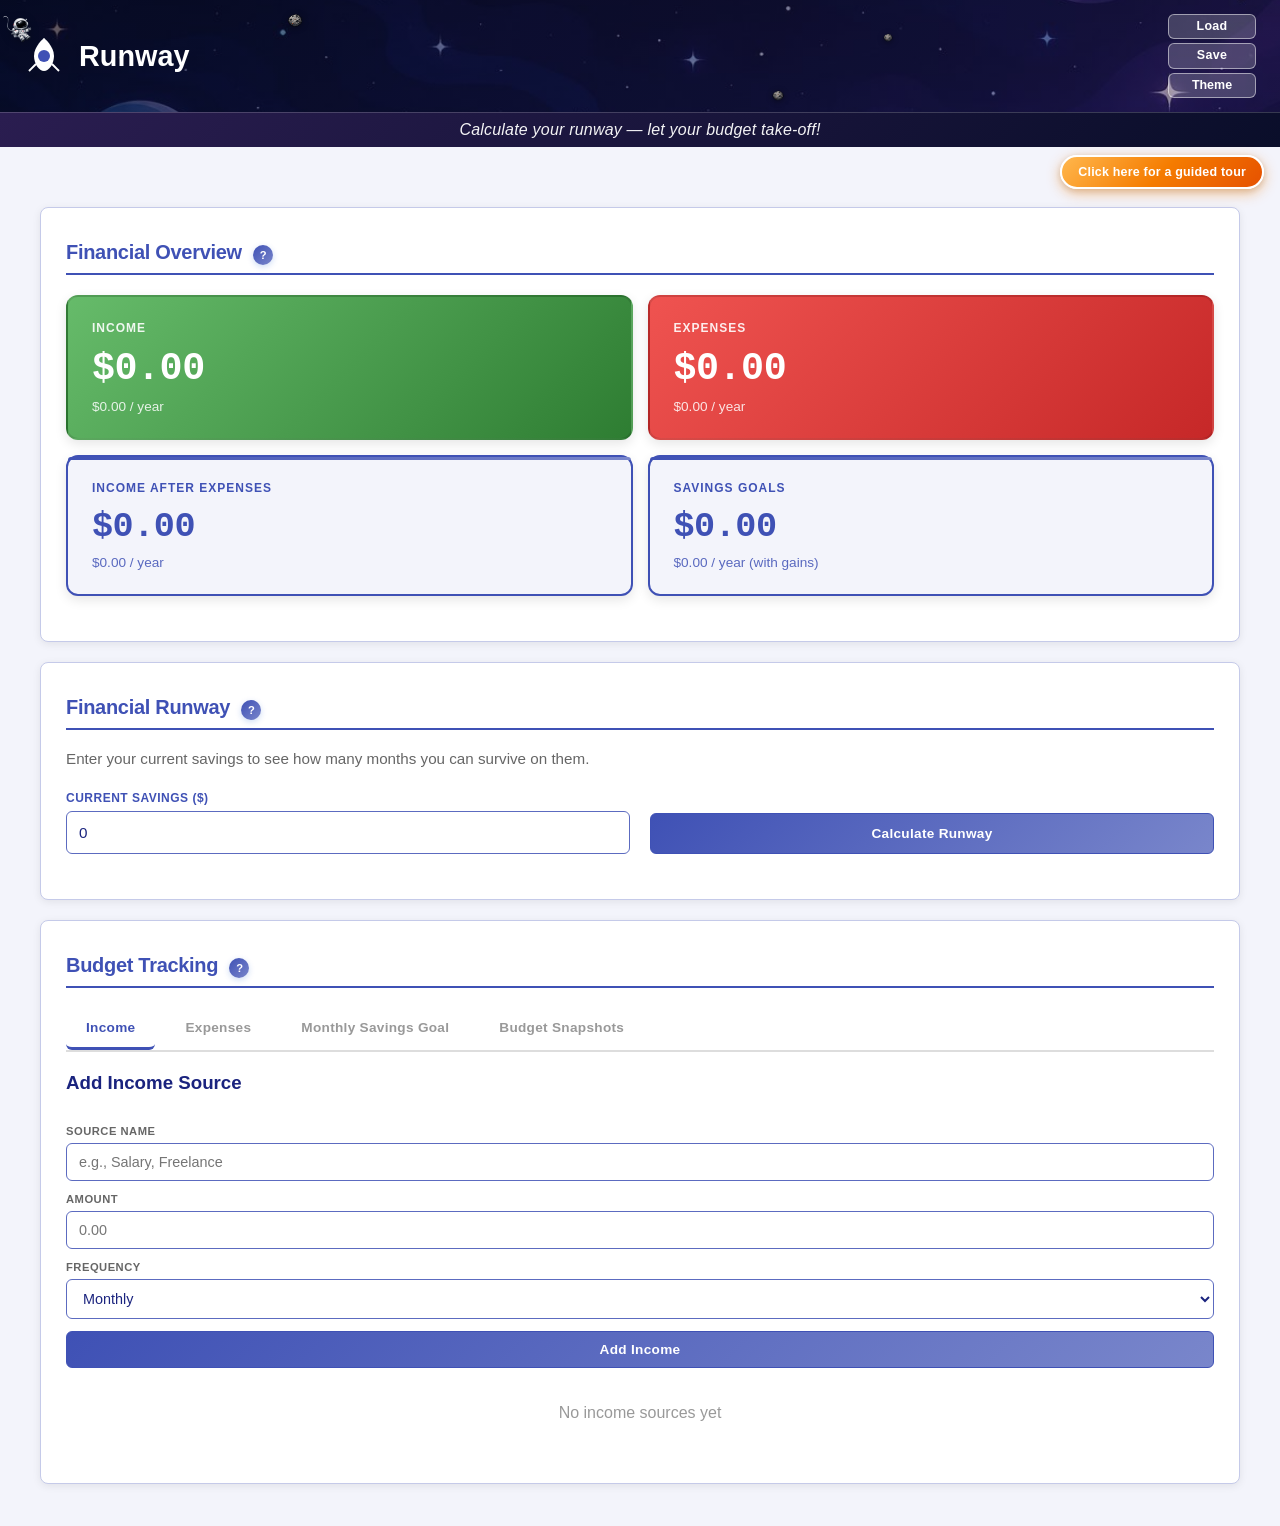
==== commit 5b34bf7c: "Collapse Financial Overview into 4 cards (monthly big + annual sub) Eight cards in a 2x4 grid took u" ====
--- a/docs/index.html
+++ b/docs/index.html
@@ -374,49 +374,25 @@
     <section>
       <h2>Financial Overview <span class="help-icon" role="button" tabindex="0" data-tip="Complete summary of your income, expenses, and savings" aria-label="What is this?">?</span></h2>
       <div class="dashboard-grid">
-        <!-- Monthly raw inputs -->
         <article class="card">
-          <h3>Monthly Income</h3>
+          <h3>Income</h3>
           <p id="incomeTotal">$0.00</p>
-          <small>All income sources</small>
+          <small><span id="yearlyTotal">$0.00</span> / year</small>
         </article>
         <article class="card">
-          <h3>Monthly Expenses</h3>
+          <h3>Expenses</h3>
           <p id="expenseTotal">$0.00</p>
-          <small>Total spending</small>
-        </article>
-        <!-- Monthly derived + savings -->
-        <article class="card highlight-card">
-          <h3>Monthly Income After Expenses</h3>
-          <p id="savingsTotal">$0.00</p>
-          <small>Income minus expenses</small>
-        </article>
-        <article class="card">
-          <h3>Total Monthly Savings Goals</h3>
-          <p id="overviewMonthlySavings">$0.00</p>
-          <small>All savings goals</small>
-        </article>
-        <!-- Annual raw -->
-        <article class="card highlight-card">
-          <h3>Annual Income</h3>
-          <p id="yearlyTotal">$0.00</p>
-          <small>Yearly total</small>
+          <small><span id="annualExpenseTotal">$0.00</span> / year</small>
         </article>
         <article class="card highlight-card">
-          <h3>Annual Expenses</h3>
-          <p id="annualExpenseTotal">$0.00</p>
-          <small>Yearly spending</small>
-        </article>
-        <!-- Annual derived + savings -->
-        <article class="card highlight-card">
-          <h3>Annual Income After Expenses</h3>
-          <p id="annualAfterExpenses">$0.00</p>
-          <small>Yearly net income</small>
+          <h3>Income After Expenses</h3>
+          <p id="savingsTotal">$0.00</p>
+          <small><span id="annualAfterExpenses">$0.00</span> / year</small>
         </article>
         <article class="card highlight-card">
-          <h3>Annual Savings</h3>
-          <p id="overviewAnnualSavings">$0.00</p>
-          <small>Yearly savings with gains</small>
+          <h3>Savings Goals</h3>
+          <p id="overviewMonthlySavings">$0.00</p>
+          <small><span id="overviewAnnualSavings">$0.00</span> / year (with gains)</small>
         </article>
       </div>
     </section>
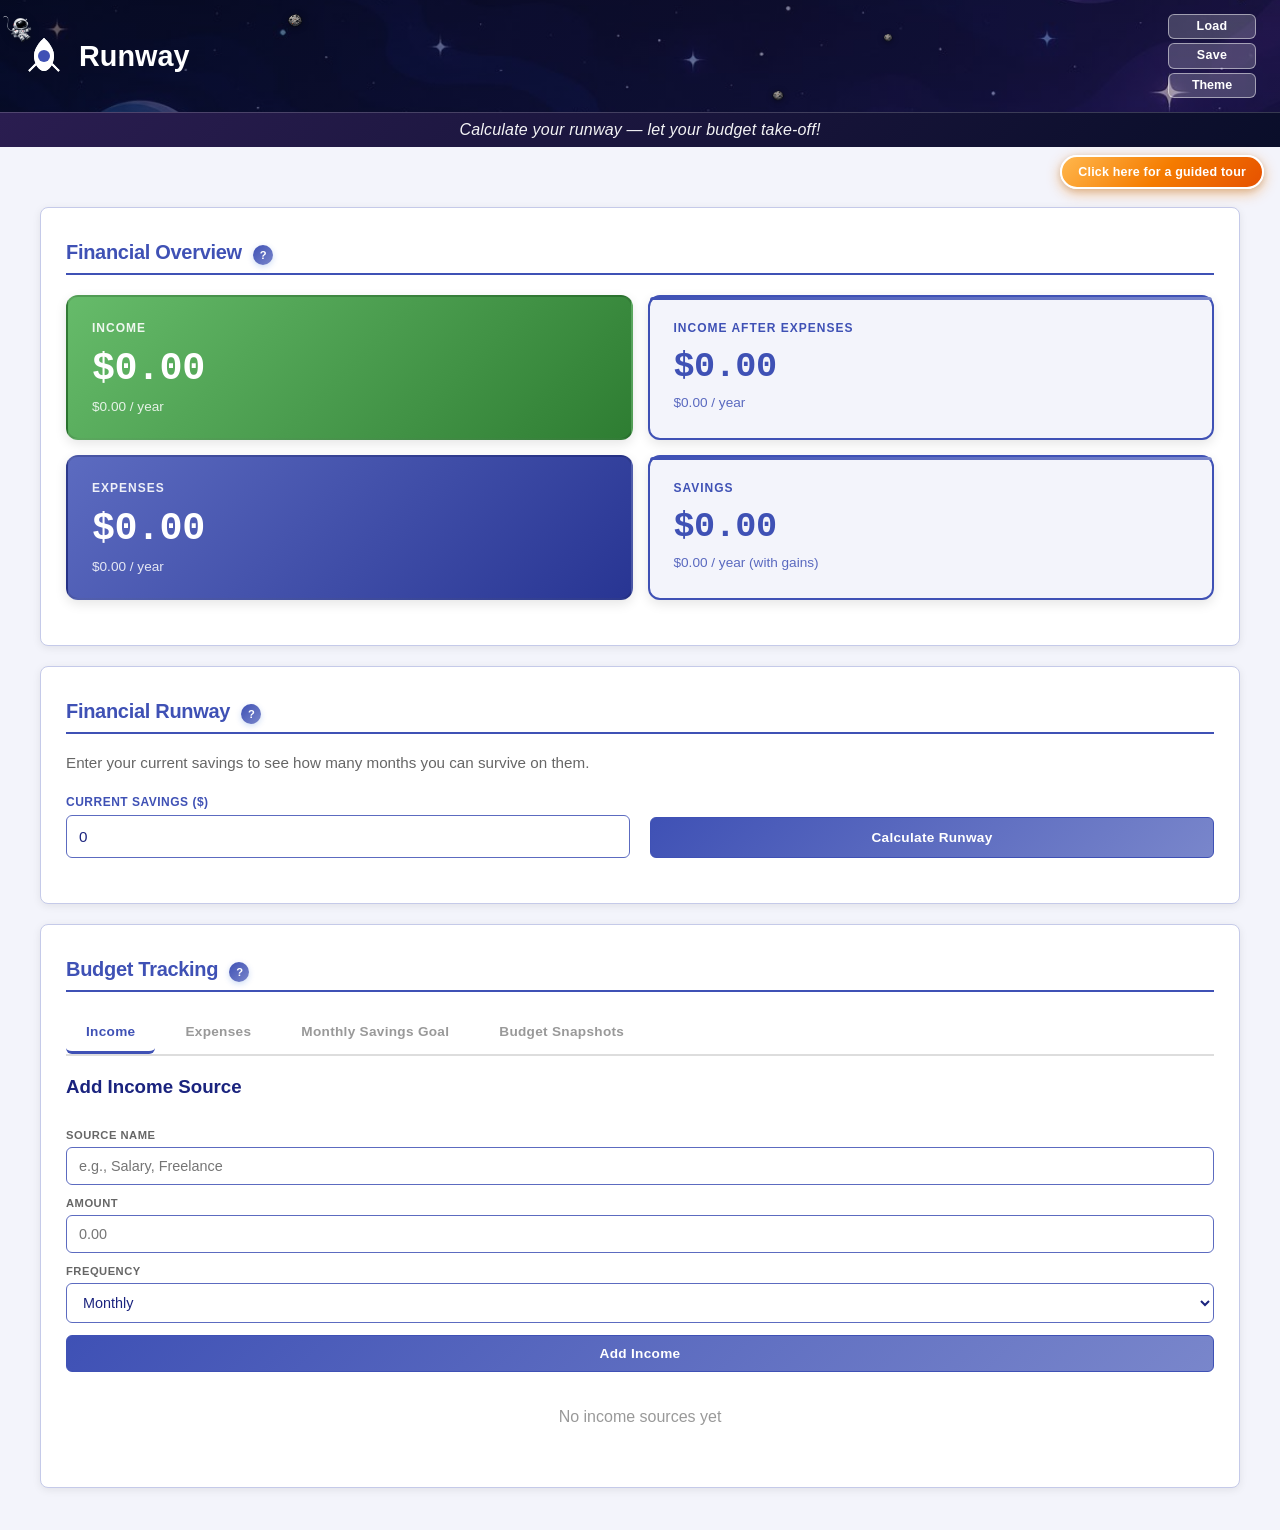
==== commit 4f0db20f: "Reorder overview cards: Income, After-Expenses, Expenses, Savings Pair the headline number with its " ====
--- a/docs/index.html
+++ b/docs/index.html
@@ -379,18 +379,18 @@
           <p id="incomeTotal">$0.00</p>
           <small><span id="yearlyTotal">$0.00</span> / year</small>
         </article>
+        <article class="card highlight-card">
+          <h3>Income After Expenses</h3>
+          <p id="savingsTotal">$0.00</p>
+          <small><span id="annualAfterExpenses">$0.00</span> / year</small>
+        </article>
         <article class="card">
           <h3>Expenses</h3>
           <p id="expenseTotal">$0.00</p>
           <small><span id="annualExpenseTotal">$0.00</span> / year</small>
         </article>
         <article class="card highlight-card">
-          <h3>Income After Expenses</h3>
-          <p id="savingsTotal">$0.00</p>
-          <small><span id="annualAfterExpenses">$0.00</span> / year</small>
-        </article>
-        <article class="card highlight-card">
-          <h3>Savings Goals</h3>
+          <h3>Savings</h3>
           <p id="overviewMonthlySavings">$0.00</p>
           <small><span id="overviewAnnualSavings">$0.00</span> / year (with gains)</small>
         </article>
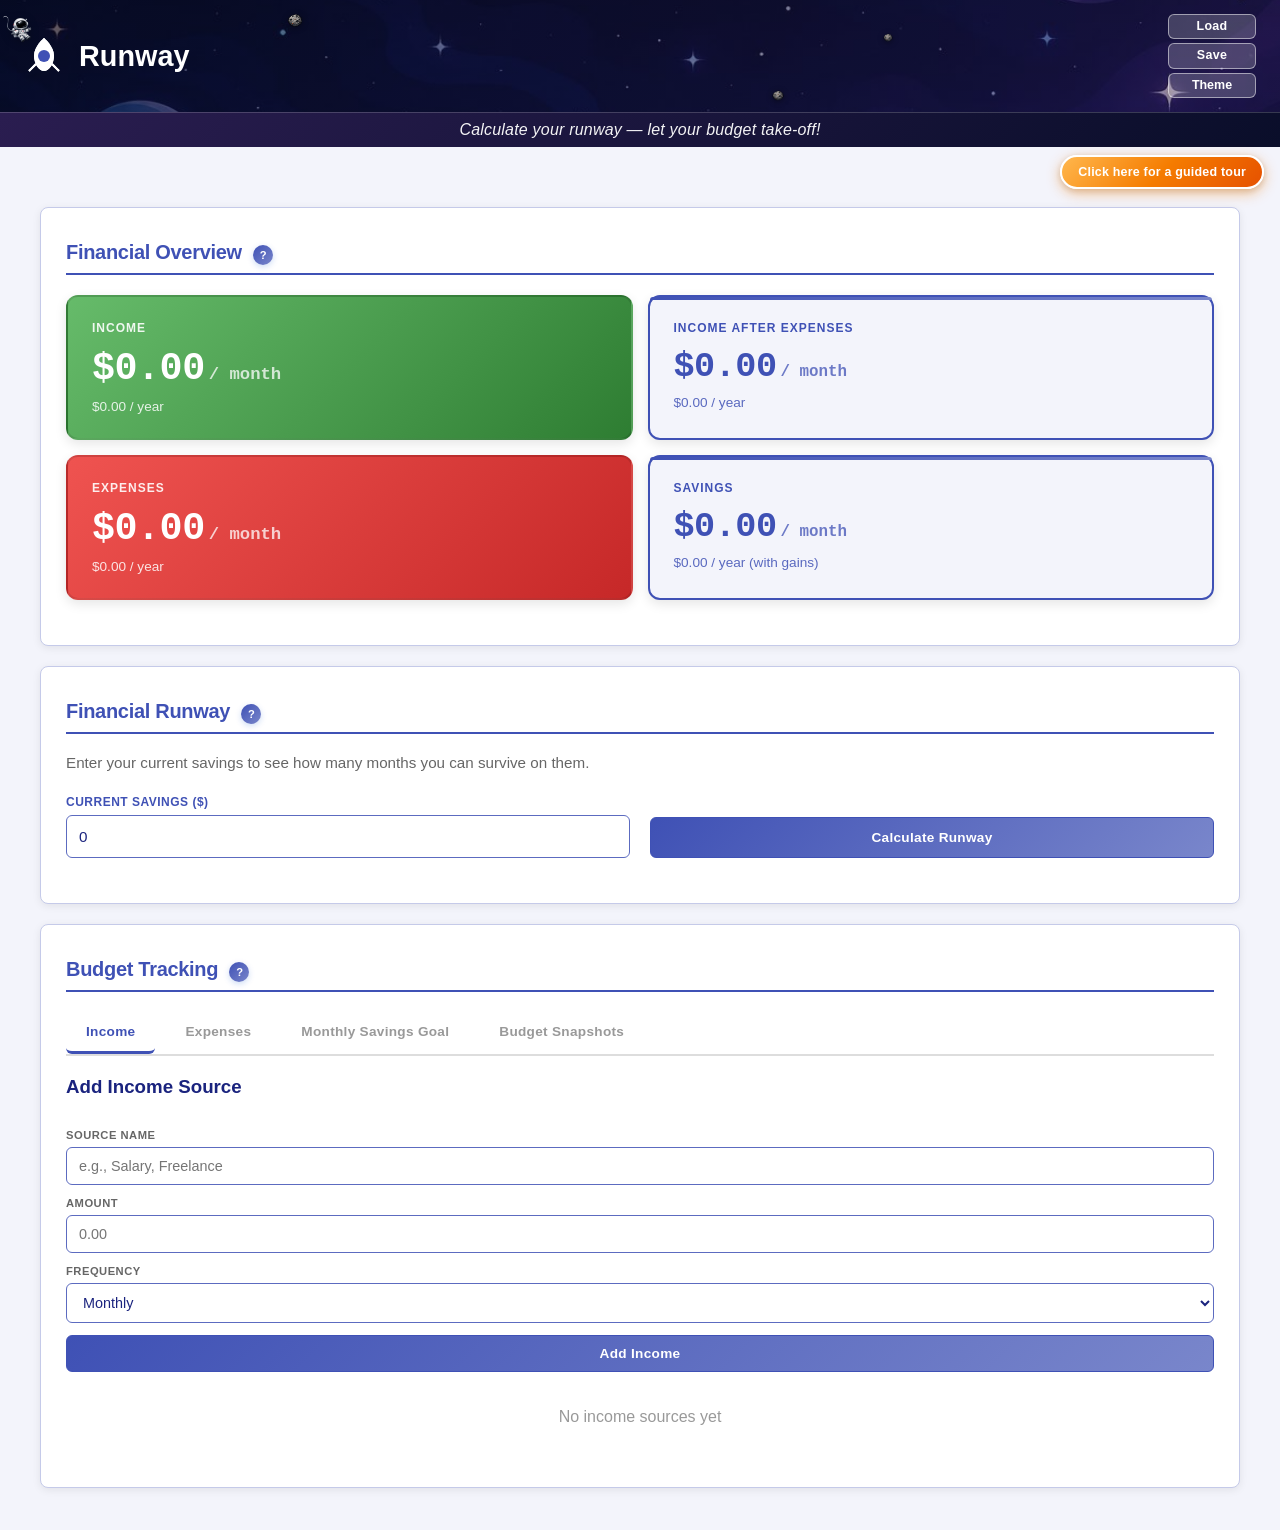
==== commit 5152becf: "Portal + Cosmic themes, meaningful card colors, monthly label Theme picker: - Forest renamed to Port" ====
--- a/docs/index.html
+++ b/docs/index.html
@@ -355,9 +355,9 @@
           <select id="themeSelect" onchange="changeTheme(this.value)">
             <option value="runway" selected>Runway</option>
             <option value="deep-space">Deep Space</option>
+            <option value="portal">Portal</option>
+            <option value="cosmic">Cosmic</option>
             <option value="mint">Mint</option>
-            <option value="forest">Forest</option>
-            <option value="slate">Slate</option>
           </select>
         </label>
         <input type="file" id="fileInput" accept=".json" onchange="handleFileUpload(event)" />
@@ -374,24 +374,24 @@
     <section>
       <h2>Financial Overview <span class="help-icon" role="button" tabindex="0" data-tip="Complete summary of your income, expenses, and savings" aria-label="What is this?">?</span></h2>
       <div class="dashboard-grid">
-        <article class="card">
+        <article class="card card-income">
           <h3>Income</h3>
-          <p id="incomeTotal">$0.00</p>
+          <p><span id="incomeTotal">$0.00</span><span class="period">/ month</span></p>
           <small><span id="yearlyTotal">$0.00</span> / year</small>
         </article>
         <article class="card highlight-card">
           <h3>Income After Expenses</h3>
-          <p id="savingsTotal">$0.00</p>
+          <p><span id="savingsTotal">$0.00</span><span class="period">/ month</span></p>
           <small><span id="annualAfterExpenses">$0.00</span> / year</small>
         </article>
-        <article class="card">
+        <article class="card card-expense">
           <h3>Expenses</h3>
-          <p id="expenseTotal">$0.00</p>
+          <p><span id="expenseTotal">$0.00</span><span class="period">/ month</span></p>
           <small><span id="annualExpenseTotal">$0.00</span> / year</small>
         </article>
         <article class="card highlight-card">
           <h3>Savings</h3>
-          <p id="overviewMonthlySavings">$0.00</p>
+          <p><span id="overviewMonthlySavings">$0.00</span><span class="period">/ month</span></p>
           <small><span id="overviewAnnualSavings">$0.00</span> / year (with gains)</small>
         </article>
       </div>
--- a/docs/styles.css
+++ b/docs/styles.css
@@ -98,8 +98,8 @@
   --card-6: linear-gradient(135deg, #29b6f6 0%, #0277bd 100%);
 }
 
-/* Forest Theme — earthy green, natural */
-:root[data-theme="forest"] {
+/* Portal Theme — green nebula */
+:root[data-theme="portal"] {
   --xp-bg: #ecf3ec;
   --xp-panel: #ffffff;
   --xp-text: #1b5e20;
@@ -116,24 +116,56 @@
   --card-5: linear-gradient(135deg, #6d4c41 0%, #3e2723 100%);
   --card-6: linear-gradient(135deg, #6d4c41 0%, #3e2723 100%);
 }
-
-/* Slate Theme — modern grey-blue, neutral */
-:root[data-theme="slate"] {
-  --xp-bg: #eceff1;
+:root[data-theme="portal"] .unified-header {
+  background:
+    linear-gradient(135deg, rgba(10, 40, 18, 0.5) 0%, rgba(20, 60, 25, 0.4) 100%),
+    url('portal.jpg');
+  background-size: cover, cover;
+  background-position: center, 50% 50%;
+  background-repeat: no-repeat, no-repeat;
+  animation: portal-wave 80s ease-in-out infinite;
+}
+@keyframes portal-wave {
+  0%, 100% { background-position: center, 48% 50%; }
+  50%      { background-position: center, 52% 50%; }
+}
+@media (prefers-reduced-motion: reduce) {
+  :root[data-theme="portal"] .unified-header { animation: none; }
+}
+
+/* Cosmic Theme — warm pink/orange nebula */
+:root[data-theme="cosmic"] {
+  --xp-bg: #fdf0f4;
   --xp-panel: #ffffff;
-  --xp-text: #263238;
-  --xp-border: #90a4ae;
-  --xp-border-light: #cfd8dc;
-  --xp-accent: #455a64;
-  --xp-accent-light: #607d8b;
-  --xp-gradient-start: #263238;
-  --xp-gradient-end: #546e7a;
-  --card-1: linear-gradient(135deg, #546e7a 0%, #263238 100%);
+  --xp-text: #ad1457;
+  --xp-border: #f06292;
+  --xp-border-light: #f8bbd0;
+  --xp-accent: #c2185b;
+  --xp-accent-light: #ec407a;
+  --xp-gradient-start: #6a1b4a;
+  --xp-gradient-end: #c2185b;
+  --card-1: linear-gradient(135deg, #66bb6a 0%, #2e7d32 100%);
   --card-2: linear-gradient(135deg, #ef5350 0%, #c62828 100%);
-  --card-3: linear-gradient(135deg, #00838f 0%, #006064 100%);
-  --card-4: linear-gradient(135deg, #00838f 0%, #006064 100%);
-  --card-5: linear-gradient(135deg, #00838f 0%, #006064 100%);
-  --card-6: linear-gradient(135deg, #00838f 0%, #006064 100%);
+  --card-3: linear-gradient(135deg, #ec407a 0%, #ad1457 100%);
+  --card-4: linear-gradient(135deg, #ec407a 0%, #ad1457 100%);
+  --card-5: linear-gradient(135deg, #ec407a 0%, #ad1457 100%);
+  --card-6: linear-gradient(135deg, #ec407a 0%, #ad1457 100%);
+}
+:root[data-theme="cosmic"] .unified-header {
+  background:
+    linear-gradient(135deg, rgba(80, 10, 35, 0.45) 0%, rgba(80, 30, 80, 0.35) 100%),
+    url('cosmic.jpg');
+  background-size: cover, cover;
+  background-position: center, 50% 50%;
+  background-repeat: no-repeat, no-repeat;
+  animation: cosmic-wave 85s ease-in-out infinite;
+}
+@keyframes cosmic-wave {
+  0%, 100% { background-position: center, 50% 50%; }
+  50%      { background-position: center, 53% 47%; }
+}
+@media (prefers-reduced-motion: reduce) {
+  :root[data-theme="cosmic"] .unified-header { animation: none; }
 }
 
 /* Default fallback (matches runway) */
@@ -312,6 +344,19 @@
   overflow: hidden;
   text-overflow: clip;
 }
+
+/* "/ month" suffix sits inline with the headline number, smaller and faded */
+.card .period {
+  font-size: 0.45em;
+  font-weight: 600;
+  letter-spacing: 0;
+  opacity: 0.75;
+  margin-left: 4px;
+}
+
+/* Meaningful card colors regardless of grid position */
+.dashboard-grid .card.card-income { background: linear-gradient(135deg, #66bb6a 0%, #2e7d32 100%); }
+.dashboard-grid .card.card-expense { background: linear-gradient(135deg, #ef5350 0%, #c62828 100%); }
 
 .card small {
   display: block;
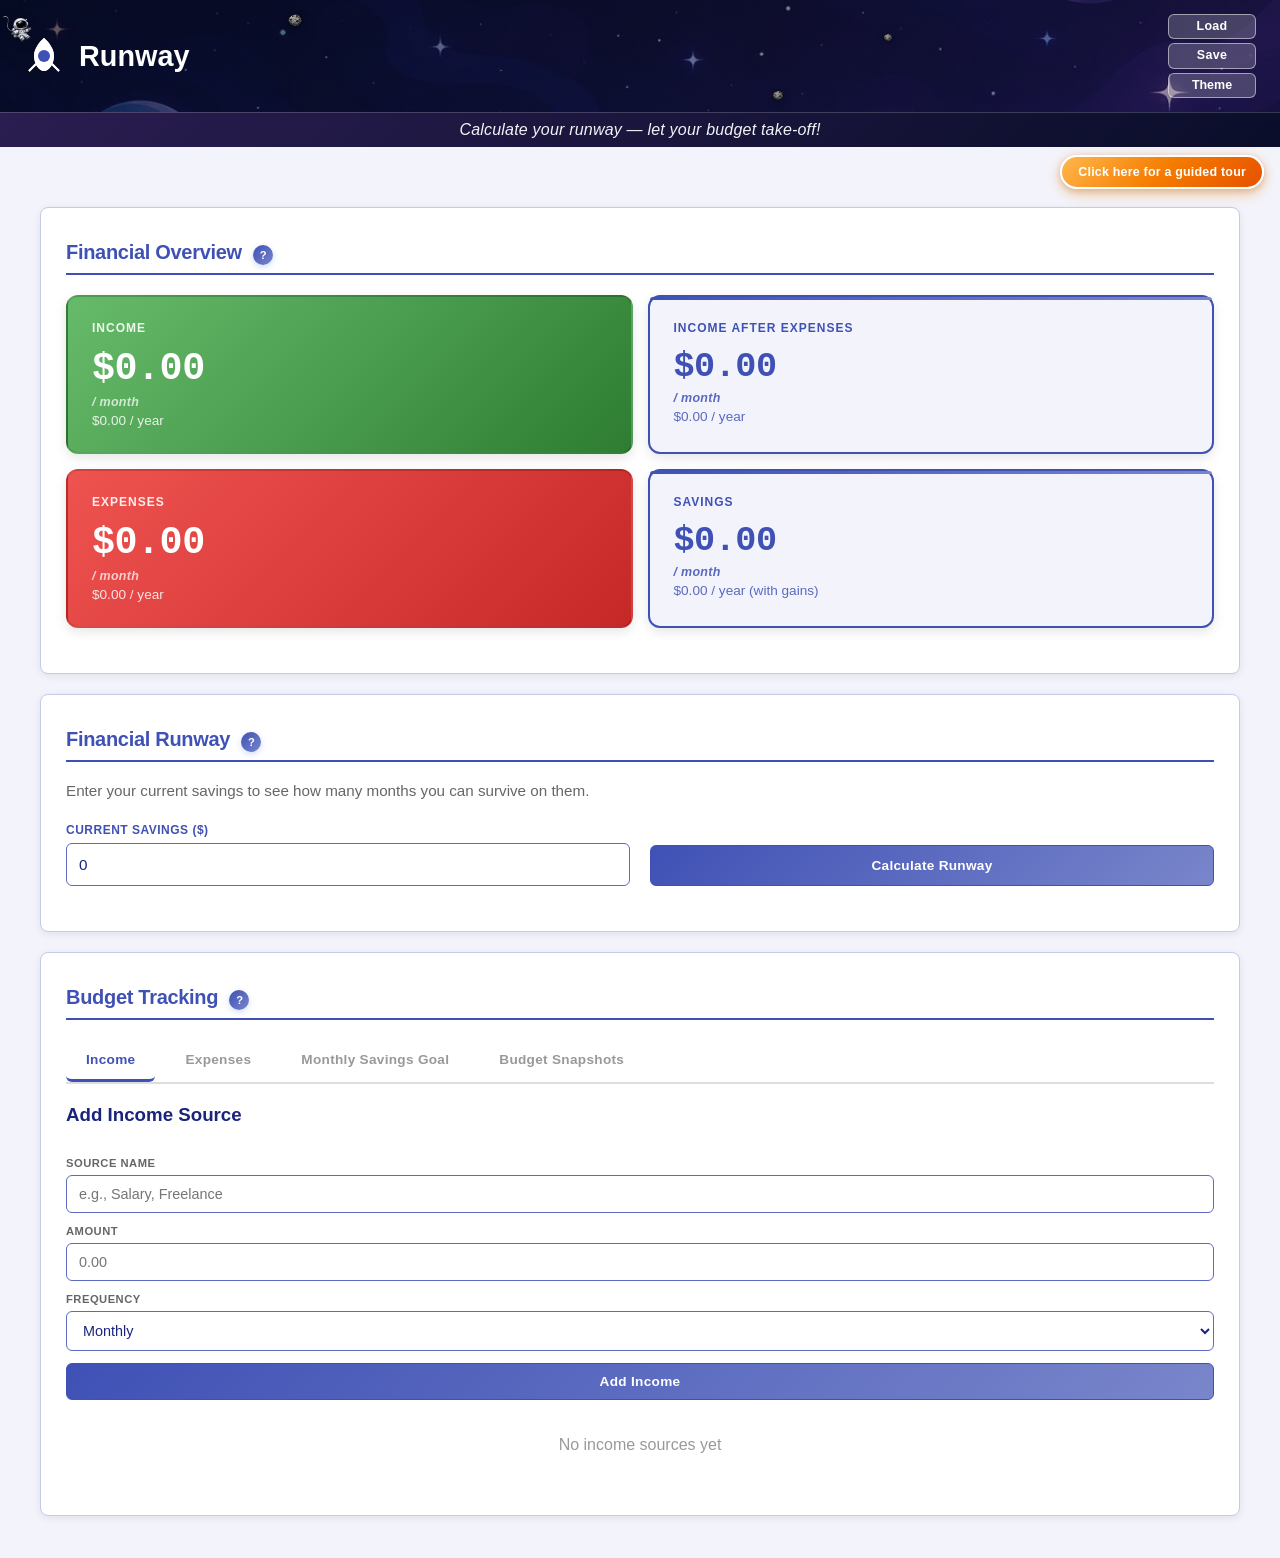
==== commit f2bb8ffb: "Move "/ month" label to its own line under the number Inline period was clipped on long values: $8,3" ====
--- a/docs/index.html
+++ b/docs/index.html
@@ -357,7 +357,7 @@
             <option value="deep-space">Deep Space</option>
             <option value="portal">Portal</option>
             <option value="cosmic">Cosmic</option>
-            <option value="mint">Mint</option>
+            <option value="azure">Azure</option>
           </select>
         </label>
         <input type="file" id="fileInput" accept=".json" onchange="handleFileUpload(event)" />
@@ -376,22 +376,26 @@
       <div class="dashboard-grid">
         <article class="card card-income">
           <h3>Income</h3>
-          <p><span id="incomeTotal">$0.00</span><span class="period">/ month</span></p>
+          <p id="incomeTotal">$0.00</p>
+          <small class="period">/ month</small>
           <small><span id="yearlyTotal">$0.00</span> / year</small>
         </article>
         <article class="card highlight-card">
           <h3>Income After Expenses</h3>
-          <p><span id="savingsTotal">$0.00</span><span class="period">/ month</span></p>
+          <p id="savingsTotal">$0.00</p>
+          <small class="period">/ month</small>
           <small><span id="annualAfterExpenses">$0.00</span> / year</small>
         </article>
         <article class="card card-expense">
           <h3>Expenses</h3>
-          <p><span id="expenseTotal">$0.00</span><span class="period">/ month</span></p>
+          <p id="expenseTotal">$0.00</p>
+          <small class="period">/ month</small>
           <small><span id="annualExpenseTotal">$0.00</span> / year</small>
         </article>
         <article class="card highlight-card">
           <h3>Savings</h3>
-          <p><span id="overviewMonthlySavings">$0.00</span><span class="period">/ month</span></p>
+          <p id="overviewMonthlySavings">$0.00</p>
+          <small class="period">/ month</small>
           <small><span id="overviewAnnualSavings">$0.00</span> / year (with gains)</small>
         </article>
       </div>
--- a/docs/styles.css
+++ b/docs/styles.css
@@ -79,23 +79,39 @@
   :root[data-theme="deep-space"] .unified-header { animation: none; }
 }
 
-/* Mint Theme — fresh teal, cool */
-:root[data-theme="mint"] {
-  --xp-bg: #e6f4f1;
+/* Azure Theme — bright blue cosmic */
+:root[data-theme="azure"] {
+  --xp-bg: #ebf3fb;
   --xp-panel: #ffffff;
-  --xp-text: #00695c;
-  --xp-border: #4db6ac;
-  --xp-border-light: #b2dfdb;
-  --xp-accent: #00897b;
-  --xp-accent-light: #26a69a;
-  --xp-gradient-start: #004d40;
-  --xp-gradient-end: #26a69a;
-  --card-1: linear-gradient(135deg, #26a69a 0%, #00695c 100%);
-  --card-2: linear-gradient(135deg, #ff7043 0%, #d84315 100%);
-  --card-3: linear-gradient(135deg, #29b6f6 0%, #0277bd 100%);
-  --card-4: linear-gradient(135deg, #29b6f6 0%, #0277bd 100%);
-  --card-5: linear-gradient(135deg, #29b6f6 0%, #0277bd 100%);
-  --card-6: linear-gradient(135deg, #29b6f6 0%, #0277bd 100%);
+  --xp-text: #0d47a1;
+  --xp-border: #64b5f6;
+  --xp-border-light: #bbdefb;
+  --xp-accent: #1976d2;
+  --xp-accent-light: #42a5f5;
+  --xp-gradient-start: #0a3a8a;
+  --xp-gradient-end: #1976d2;
+  --card-1: linear-gradient(135deg, #66bb6a 0%, #2e7d32 100%);
+  --card-2: linear-gradient(135deg, #ef5350 0%, #c62828 100%);
+  --card-3: linear-gradient(135deg, #42a5f5 0%, #1565c0 100%);
+  --card-4: linear-gradient(135deg, #42a5f5 0%, #1565c0 100%);
+  --card-5: linear-gradient(135deg, #42a5f5 0%, #1565c0 100%);
+  --card-6: linear-gradient(135deg, #42a5f5 0%, #1565c0 100%);
+}
+:root[data-theme="azure"] .unified-header {
+  background:
+    linear-gradient(135deg, rgba(8, 30, 80, 0.45) 0%, rgba(20, 60, 130, 0.35) 100%),
+    url('azure.jpg');
+  background-size: cover, cover;
+  background-position: center, 50% 50%;
+  background-repeat: no-repeat, no-repeat;
+  animation: azure-wave 82s ease-in-out infinite;
+}
+@keyframes azure-wave {
+  0%, 100% { background-position: center, 48% 50%; }
+  50%      { background-position: center, 52% 50%; }
+}
+@media (prefers-reduced-motion: reduce) {
+  :root[data-theme="azure"] .unified-header { animation: none; }
 }
 
 /* Portal Theme — green nebula */
@@ -345,13 +361,17 @@
   text-overflow: clip;
 }
 
-/* "/ month" suffix sits inline with the headline number, smaller and faded */
+/* "/ month" label sits on its own small line under the headline number */
 .card .period {
-  font-size: 0.45em;
+  font-size: 0.78rem;
   font-weight: 600;
-  letter-spacing: 0;
-  opacity: 0.75;
-  margin-left: 4px;
+  font-style: italic;
+  opacity: 0.85;
+  margin-top: 4px;
+  letter-spacing: 0.3px;
+}
+.card .period + small {
+  margin-top: 4px;
 }
 
 /* Meaningful card colors regardless of grid position */
@@ -893,6 +913,30 @@
   will-change: top, left, width, height;
   animation: tour-ring-pulse 1.6s ease-in-out infinite;
 }
+
+/* Big astronaut that drifts in the dim backdrop during the tour */
+.tour-astronaut {
+  position: fixed;
+  width: 110px;
+  height: 110px;
+  z-index: 9050;
+  pointer-events: none;
+  filter: drop-shadow(0 6px 16px rgba(0,0,0,0.5));
+  animation: tour-astro-float 18s ease-in-out infinite;
+  transition: top 0.6s cubic-bezier(0.22, 1, 0.36, 1),
+              left 0.6s cubic-bezier(0.22, 1, 0.36, 1);
+  will-change: transform;
+}
+@keyframes tour-astro-float {
+  0%, 100% { transform: translate(0, 0) rotate(0deg); }
+  20%      { transform: translate(22px, -14px) rotate(18deg); }
+  40%      { transform: translate(-18px, 20px) rotate(-12deg); }
+  60%      { transform: translate(28px, 8px) rotate(25deg); }
+  80%      { transform: translate(-12px, -22px) rotate(-18deg); }
+}
+@media (prefers-reduced-motion: reduce) {
+  .tour-astronaut { animation: none; transition: none; }
+}
 @keyframes tour-ring-pulse {
   0%, 100% { box-shadow: 0 0 0 4px var(--xp-accent-light), 0 0 18px 4px rgba(255,255,255,0.18); }
   50%      { box-shadow: 0 0 0 6px var(--xp-accent-light), 0 0 28px 10px rgba(255,255,255,0.35); }
